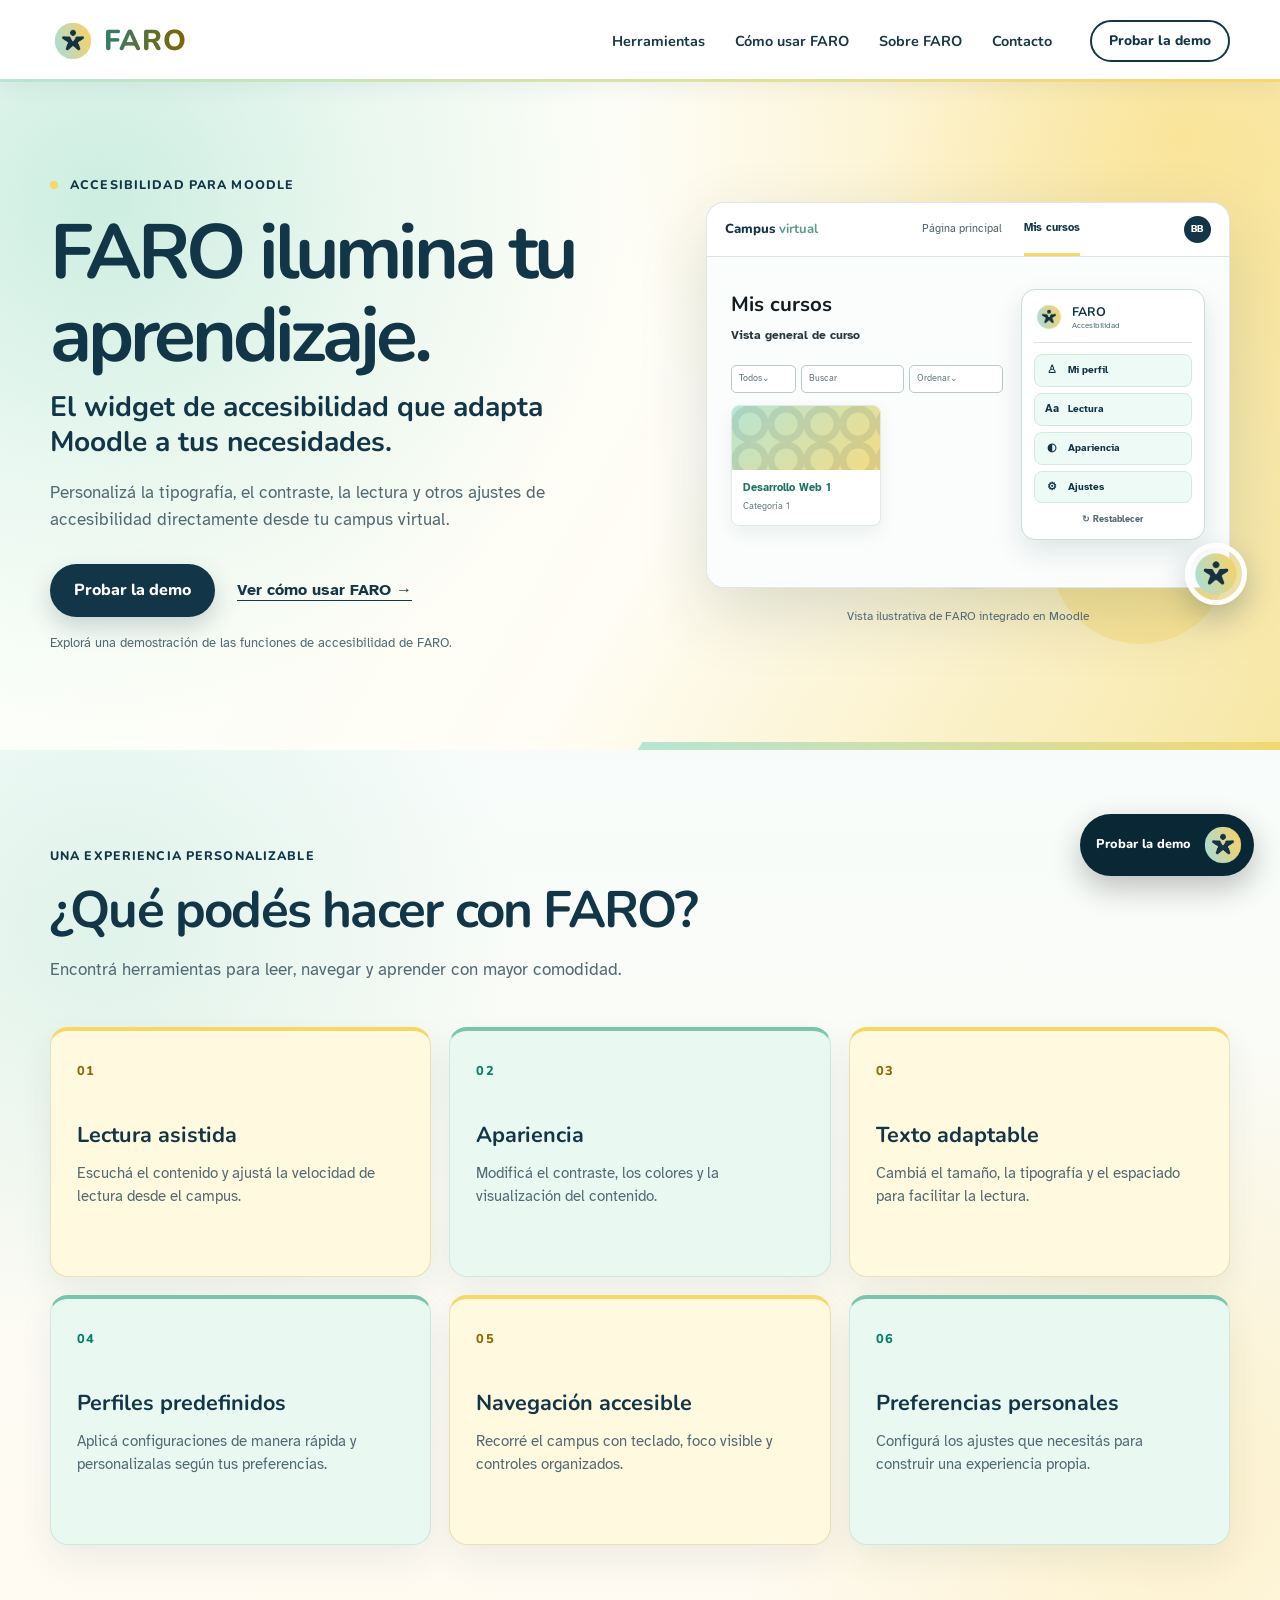
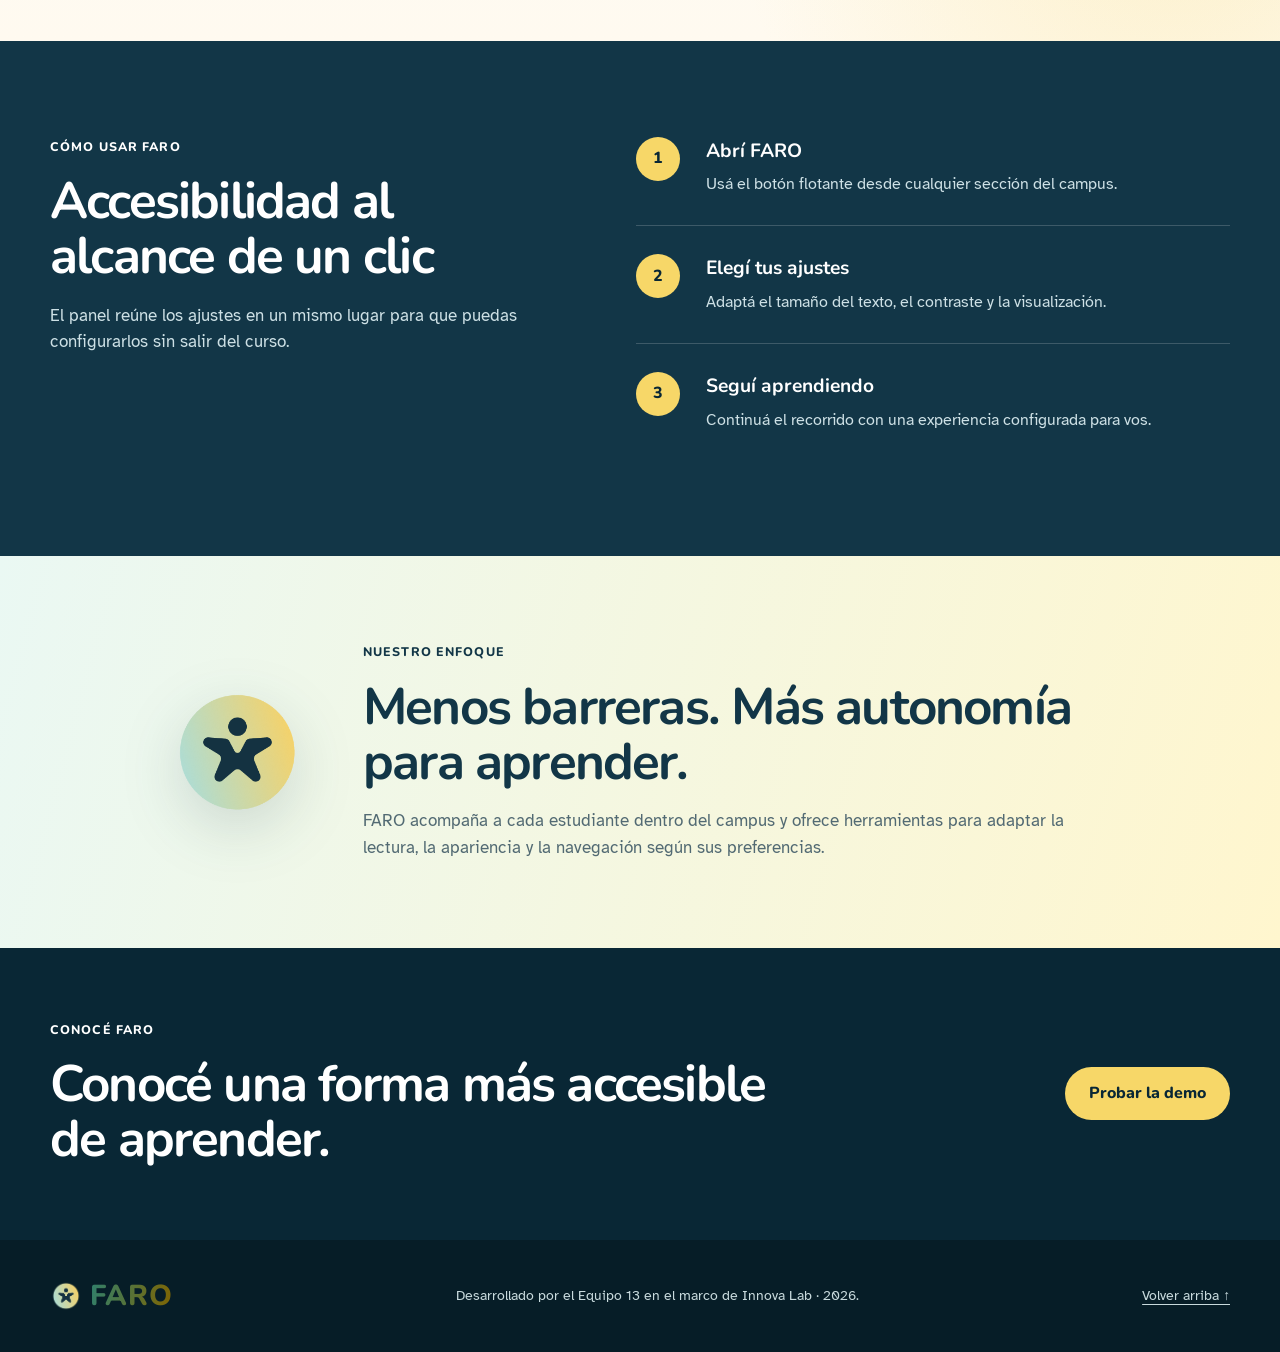
==== index.html @ 3d7b5c77 "Mejora diseño y accesibilidad de la landing FARO" ====
<!DOCTYPE html>
<html lang="es">
<head>
    <meta charset="UTF-8">
    <meta name="viewport" content="width=device-width, initial-scale=1.0">
    <meta name="description" content="FARO es un widget de accesibilidad para personalizar la experiencia de aprendizaje en Moodle.">
    <title>FARO | Accesibilidad para Moodle</title>
    <link rel="icon" type="image/png" href="imagen/faro-icono.png">
    <link rel="preconnect" href="https://fonts.googleapis.com">
    <link rel="preconnect" href="https://fonts.gstatic.com" crossorigin>
    <link href="https://fonts.googleapis.com/css2?family=Atkinson+Hyperlegible:wght@400;700&family=Nunito:wght@500;600;700;800&display=swap" rel="stylesheet">
    <link rel="stylesheet" href="style2.css">
</head>
<body>
    <a class="skip-link" href="#contenido">Saltar al contenido principal</a>

    <!-- Header y navegación -->
    <header class="site-header" id="inicio">
        <div class="shell site-header__inner">
            <a class="faro-wordmark" href="#inicio" aria-label="FARO, volver al inicio">
                <img src="imagen/faro-icono.png" alt="">
                <span>FARO</span>
            </a>

            <button class="menu-toggle" type="button" aria-expanded="false" aria-controls="main-navigation">
                <span class="sr-only">Abrir menú</span>
                <span></span><span></span><span></span>
            </button>

            <nav class="main-navigation" id="main-navigation" aria-label="Navegación principal">
                <a href="#beneficios">Herramientas</a>
                <a href="#como-funciona">Cómo usar FARO</a>
                <a href="#nosotros">Sobre FARO</a>
                <a href="#contacto">Contacto</a>
            </nav>

            <button class="button button--small button--outline js-open-widget" type="button">
                Probar la demo
            </button>
        </div>
    </header>

    <main id="contenido">
        <!-- Hero -->
        <section class="hero" aria-labelledby="hero-title">
            <div class="shell hero__grid">
                <div class="hero__content">
                    <p class="eyebrow"><span></span> Accesibilidad para Moodle</p>
                    <h1 id="hero-title">FARO ilumina tu aprendizaje.</h1>
                    <p class="hero__lead">El widget de accesibilidad que adapta Moodle a tus necesidades.</p>
                    <p class="hero__description">
                        Personalizá la tipografía, el contraste, la lectura y otros ajustes de accesibilidad
                        directamente desde tu campus virtual.
                    </p>
                    <div class="hero__actions">
                        <button class="button button--primary js-open-widget" type="button">Probar la demo</button>
                        <a class="text-link" href="#como-funciona">Ver cómo usar FARO <span aria-hidden="true">→</span></a>
                    </div>
                    <p class="demo-note">Explorá una demostración de las funciones de accesibilidad de FARO.</p>
                </div>

                <div class="hero__visual">
                    <div class="moodle-preview">
                        <div class="moodle-preview__header" aria-hidden="true">
                            <span class="moodle-preview__brand">Campus <b>virtual</b></span>
                            <span>Página principal</span>
                            <span class="is-current">Mis cursos</span>
                            <span class="moodle-preview__avatar">BB</span>
                        </div>

                        <div class="moodle-preview__workspace" aria-hidden="true">
                            <div class="moodle-preview__courses">
                                <strong class="moodle-preview__heading">Mis cursos</strong>
                                <span class="moodle-preview__subheading">Vista general de curso</span>
                                <div class="moodle-preview__filters" aria-hidden="true">
                                    <span>Todos⌄</span><span>Buscar</span><span>Ordenar⌄</span>
                                </div>
                                <div class="moodle-course">
                                    <span class="moodle-course__image"></span>
                                    <span class="moodle-course__name">Desarrollo Web 1</span>
                                    <span class="moodle-course__category">Categoría 1</span>
                                </div>
                            </div>

                            <div class="faro-preview">
                                <div class="faro-preview__header">
                                    <img src="imagen/faro-icono.png" alt="">
                                    <span><strong>FARO</strong>Accesibilidad</span>
                                </div>
                                <span class="faro-preview__option"><b>♙</b> Mi perfil</span>
                                <span class="faro-preview__option"><b>Aa</b> Lectura</span>
                                <span class="faro-preview__option"><b>◐</b> Apariencia</span>
                                <span class="faro-preview__option"><b>⚙</b> Ajustes</span>
                                <span class="faro-preview__reset">↻ Restablecer</span>
                            </div>
                        </div>

                        <button class="moodle-preview__faro js-open-widget" type="button" aria-label="Abrir demo de FARO">
                            <img src="imagen/faro-icono.png" alt="">
                        </button>
                    </div>
                    <p class="moodle-preview__caption">Vista ilustrativa de FARO integrado en Moodle</p>
                    <div class="hero__halo hero__halo--one"></div>
                    <div class="hero__halo hero__halo--two"></div>
                </div>
            </div>
        </section>

        <!-- Herramientas -->
        <section class="benefits" id="beneficios" aria-labelledby="benefits-title">
            <div class="shell">
                <div class="section-heading">
                    <p class="eyebrow">Una experiencia personalizable</p>
                    <h2 id="benefits-title">¿Qué podés hacer con FARO?</h2>
                    <p>Encontrá herramientas para leer, navegar y aprender con mayor comodidad.</p>
                </div>
                <div class="benefit-grid">
                    <article class="benefit-card">
                        <span class="benefit-card__number">01</span>
                        <h3>Lectura asistida</h3>
                        <p>Escuchá el contenido y ajustá la velocidad de lectura desde el campus.</p>
                    </article>
                    <article class="benefit-card">
                        <span class="benefit-card__number">02</span>
                        <h3>Apariencia</h3>
                        <p>Modificá el contraste, los colores y la visualización del contenido.</p>
                    </article>
                    <article class="benefit-card">
                        <span class="benefit-card__number">03</span>
                        <h3>Texto adaptable</h3>
                        <p>Cambiá el tamaño, la tipografía y el espaciado para facilitar la lectura.</p>
                    </article>
                    <article class="benefit-card">
                        <span class="benefit-card__number">04</span>
                        <h3>Perfiles predefinidos</h3>
                        <p>Aplicá configuraciones de manera rápida y personalizalas según tus preferencias.</p>
                    </article>
                    <article class="benefit-card">
                        <span class="benefit-card__number">05</span>
                        <h3>Navegación accesible</h3>
                        <p>Recorré el campus con teclado, foco visible y controles organizados.</p>
                    </article>
                    <article class="benefit-card">
                        <span class="benefit-card__number">06</span>
                        <h3>Preferencias personales</h3>
                        <p>Configurá los ajustes que necesitás para construir una experiencia propia.</p>
                    </article>
                </div>
            </div>
        </section>

        <!-- Cómo usar FARO -->
        <section class="how-it-works" id="como-funciona" aria-labelledby="how-title">
            <div class="shell how-it-works__grid">
                <div>
                    <p class="eyebrow">Cómo usar FARO</p>
                    <h2 id="how-title">Accesibilidad al alcance de un clic</h2>
                    <p class="section-copy">
                        El panel reúne los ajustes en un mismo lugar para que puedas configurarlos
                        sin salir del curso.
                    </p>
                </div>
                <ol class="steps">
                    <li><span>1</span><div><strong>Abrí FARO</strong><p>Usá el botón flotante desde cualquier sección del campus.</p></div></li>
                    <li><span>2</span><div><strong>Elegí tus ajustes</strong><p>Adaptá el tamaño del texto, el contraste y la visualización.</p></div></li>
                    <li><span>3</span><div><strong>Seguí aprendiendo</strong><p>Continuá el recorrido con una experiencia configurada para vos.</p></div></li>
                </ol>
            </div>
        </section>

        <!-- Sobre FARO -->
        <section class="human-first" id="nosotros" aria-labelledby="human-title">
            <div class="shell human-first__inner">
                <img src="imagen/faro-icono.png" alt="" class="human-first__icon">
                <div>
                    <p class="eyebrow">Nuestro enfoque</p>
                    <h2 id="human-title">Menos barreras. Más autonomía para aprender.</h2>
                    <p>FARO acompaña a cada estudiante dentro del campus y ofrece herramientas para adaptar la lectura, la apariencia y la navegación según sus preferencias.</p>
                </div>
            </div>
        </section>

        <!-- Contacto -->
        <section class="contact" id="contacto" aria-labelledby="contact-title">
            <div class="shell contact__inner">
                <div>
                    <p class="eyebrow">Conocé FARO</p>
                    <h2 id="contact-title">Conocé una forma más accesible de aprender.</h2>
                </div>
                <button class="button button--light js-open-widget" type="button">Probar la demo</button>
            </div>
        </section>
    </main>

    <!-- Footer -->
    <footer class="site-footer">
        <div class="shell site-footer__inner">
            <a class="faro-wordmark faro-wordmark--footer" href="#inicio">
                <img src="imagen/faro-icono.png" alt="">
                <span>FARO</span>
            </a>
            <p>Desarrollado por el Equipo 13 en el marco de Innova Lab · 2026.</p>
            <a href="#inicio">Volver arriba ↑</a>
        </div>
    </footer>

    <!-- Panel de demostración -->
    <dialog class="widget-panel" id="widget-panel" aria-labelledby="widget-title">
        <div class="widget-panel__header">
            <div class="widget-panel__brand">
                <img src="imagen/faro-icono.png" alt="">
                <div><h2 id="widget-title">FARO</h2><span>Demo de accesibilidad</span></div>
            </div>
            <button class="icon-button js-close-widget" type="button" aria-label="Cerrar panel">×</button>
        </div>
        <div class="widget-panel__content">
            <p class="widget-panel__intro">Probá algunos ajustes de accesibilidad directamente sobre esta landing.</p>
            <p class="widget-panel__disclaimer">
                Esta demo aplica algunos ajustes sobre la landing. La experiencia completa de FARO funciona integrada en Moodle.
            </p>

            <label class="control-group" for="font-size">
                <span><strong>Tamaño del texto</strong><output id="font-size-value" for="font-size">100%</output></span>
                <input id="font-size" type="range" min="90" max="125" step="5" value="100">
            </label>

            <button class="preference-toggle" type="button" data-preference="contrast" aria-pressed="false">
                <span><strong>Alto contraste</strong><small>Refuerza colores y bordes</small></span>
                <span class="switch" aria-hidden="true"></span>
            </button>
            <button class="preference-toggle" type="button" data-preference="grayscale" aria-pressed="false">
                <span><strong>Escala de grises</strong><small>Reduce la información de color</small></span>
                <span class="switch" aria-hidden="true"></span>
            </button>
            <button class="preference-toggle" type="button" data-preference="readable" aria-pressed="false">
                <span><strong>Lectura más clara</strong><small>Aumenta el espaciado del texto</small></span>
                <span class="switch" aria-hidden="true"></span>
            </button>

            <button class="reset-button" id="reset-preferences" type="button">Restablecer preferencias</button>
            <p class="save-status" id="save-status" role="status" aria-live="polite"></p>
        </div>
    </dialog>

    <!-- Activador flotante de la demo -->
    <button class="floating-faro js-open-widget" type="button" aria-label="Abrir demo de accesibilidad FARO">
        <span>Probar la demo</span>
        <img src="imagen/faro-icono.png" alt="">
    </button>

    <script src="script.js"></script>
</body>
</html>
---- style2.css ----
/* 1. Variables y estilos base */
:root {
    --navy: #123647;
    --navy-deep: #092735;
    --mint: #b7e5d4;
    --mint-light: #eefaf5;
    --yellow: #f7d768;
    --cream: #fffdf7;
    --white: #ffffff;
    --ink: #173744;
    --muted: #526a73;
    --line: #d8e4e3;
    --font-scale: 1;
    --shadow: 0 24px 70px rgba(9, 39, 53, 0.14);
}

* { box-sizing: border-box; }
html { scroll-behavior: smooth; scroll-padding-top: 92px; }
body {
    margin: 0;
    min-width: 320px;
    overflow-x: hidden;
    color: var(--ink);
    background: var(--cream);
    font-family: "Atkinson Hyperlegible", Arial, sans-serif;
    font-size: calc(16px * var(--font-scale));
    line-height: 1.55;
}
body.is-readable { line-height: 1.85; letter-spacing: .035em; word-spacing: .08em; }
body.is-grayscale { filter: grayscale(1); }
body.is-high-contrast {
    --navy: #001d2b;
    --navy-deep: #00131d;
    --mint: #c9ffe9;
    --yellow: #ffe34f;
    --ink: #00131d;
    --muted: #183743;
    --line: #001d2b;
}
button, a, input { font: inherit; }
button, a { -webkit-tap-highlight-color: transparent; }
a { color: inherit; }
img { display: block; max-width: 100%; }
h1, h2, h3, p { margin-top: 0; }
h1, h2, h3 {
    font-family: "Nunito", "Atkinson Hyperlegible", sans-serif;
    line-height: 1.08;
}
button { color: inherit; }
:focus-visible { outline: 3px solid var(--yellow); outline-offset: 4px; }
.shell { width: min(1180px, calc(100% - 40px)); margin-inline: auto; }
.sr-only {
    position: absolute; width: 1px; height: 1px; padding: 0; margin: -1px;
    overflow: hidden; clip: rect(0, 0, 0, 0); white-space: nowrap; border: 0;
}
.skip-link {
    position: fixed; z-index: 1000; top: 10px; left: 10px; padding: 10px 16px;
    color: var(--white); background: var(--navy-deep); border-radius: 8px;
    transform: translateY(-150%); transition: transform .2s;
}
.skip-link:focus { transform: translateY(0); }

/* 2. Header y navegación */
.site-header {
    position: sticky; z-index: 100; top: 0;
    background: rgba(255,255,255,.98); box-shadow: 0 6px 22px rgba(18,54,71,.06);
}
.site-header::after {
    content: ""; position: absolute; right: 0; bottom: 0; left: 0; height: 3px;
    background: linear-gradient(90deg, var(--mint) 0%, #dce3a3 52%, var(--yellow) 100%);
}
.site-header__inner { min-height: 82px; display: flex; align-items: center; gap: 38px; }
.faro-wordmark {
    display: inline-flex; flex-shrink: 0; align-items: center; gap: 8px; text-decoration: none;
    font-family: "Nunito", sans-serif; font-size: 1.8rem; font-weight: 800; letter-spacing: .03em;
}
.faro-wordmark img { width: 46px; height: 46px; }
.faro-wordmark span {
    color: transparent; background: linear-gradient(100deg, #2f806d, #806400);
    -webkit-background-clip: text; background-clip: text;
}
.main-navigation { display: flex; align-items: center; justify-content: center; gap: 30px; margin-left: auto; }
.main-navigation a {
    position: relative; font-family: "Nunito", sans-serif; font-size: .9rem; font-weight: 700; text-decoration: none;
}
.main-navigation a::after {
    content: ""; position: absolute; right: 0; bottom: -8px; left: 0; height: 2px;
    background: var(--yellow); transform: scaleX(0); transform-origin: left; transition: transform .2s;
}
.main-navigation a:hover::after, .main-navigation a:focus-visible::after { transform: scaleX(1); }
.menu-toggle { display: none; margin-left: auto; padding: 8px; border: 0; background: transparent; cursor: pointer; }
.menu-toggle span:not(.sr-only) { display: block; width: 24px; height: 2px; margin: 5px; background: var(--navy); }

/* 3. Botones */
.button {
    min-height: 48px; display: inline-flex; align-items: center; justify-content: center; padding: 12px 22px;
    border: 2px solid transparent; border-radius: 999px; font-family: "Nunito", sans-serif;
    font-weight: 800; text-decoration: none; cursor: pointer; transition: transform .2s, box-shadow .2s, background .2s;
}
.button:hover { transform: translateY(-2px); }
.button--small { min-height: 40px; padding: 8px 17px; font-size: .86rem; }
.button--outline { color: var(--navy); background: var(--white); border-color: var(--navy); }
.button--outline:hover { color: var(--white); background: var(--navy); }
.button--primary { color: var(--white); background: var(--navy); box-shadow: 0 10px 24px rgba(18,54,71,.2); }
.button--primary:hover { background: var(--navy-deep); box-shadow: 0 14px 30px rgba(18,54,71,.26); }
.button--light { color: var(--navy-deep); background: var(--yellow); }

/* 4. Hero */
.hero {
    position: relative; overflow: hidden; padding: 92px 0 96px;
    background:
        radial-gradient(circle at 8% 18%, rgba(183,229,212,.68) 0, rgba(183,229,212,.28) 20%, transparent 40%),
        radial-gradient(circle at 92% 8%, rgba(247,215,104,.55) 0, rgba(247,215,104,.20) 24%, transparent 42%),
        linear-gradient(120deg, #f9fffc 0%, #fffdf5 55%, #f7e7a4 100%);
}
.hero::before {
    content: ""; position: absolute; inset: auto -5% 0 50%; height: 8px;
    background: linear-gradient(90deg, var(--mint), var(--yellow)); transform: skewX(-32deg);
}
.hero__grid { display: grid; grid-template-columns: 1.05fr .95fr; align-items: center; gap: 76px; }
.hero__content { position: relative; z-index: 2; }
.eyebrow {
    margin-bottom: 18px; color: var(--navy); font-family: "Nunito", sans-serif; font-size: .78rem;
    font-weight: 800; letter-spacing: .09em; text-transform: uppercase;
}
.eyebrow span { display: inline-block; width: 8px; height: 8px; margin-right: 8px; border-radius: 50%; background: var(--yellow); }
.hero h1 { max-width: 700px; margin-bottom: 12px; color: var(--navy); font-size: clamp(3rem, 6vw, 5.7rem); letter-spacing: -.055em; }
.hero__lead { max-width: 650px; margin-bottom: 20px; color: var(--navy); font-family: "Nunito", sans-serif; font-size: clamp(1.35rem, 2.2vw, 2rem); font-weight: 700; line-height: 1.25; }
.hero__description { max-width: 590px; margin-bottom: 30px; color: var(--muted); font-size: 1.08rem; }
.hero__actions { display: flex; align-items: center; flex-wrap: wrap; gap: 22px; }
.text-link { font-weight: 700; text-underline-offset: 5px; }
.demo-note { margin: 16px 0 0; color: var(--muted); font-size: .82rem; }

.hero__visual { position: relative; min-height: 480px; display: flex; flex-direction: column; align-items: center; justify-content: center; }
/* 5. Vista previa de Moodle */
.moodle-preview {
    position: relative; z-index: 3; width: min(100%, 580px); overflow: visible;
    border: 1px solid rgba(18,54,71,.13); border-radius: 18px; background: var(--white); box-shadow: var(--shadow);
}
.moodle-preview__header {
    min-height: 54px; display: flex; align-items: center; gap: 22px; padding: 0 18px;
    color: #4d6068; border-bottom: 1px solid var(--line); font-size: .68rem;
}
.moodle-preview__brand {
    margin-right: auto; color: var(--navy); font-family: "Nunito", sans-serif; font-size: .82rem; font-weight: 800;
}
.moodle-preview__brand b { color: #579d8a; }
.moodle-preview__header .is-current {
    align-self: stretch; display: flex; align-items: center; color: var(--navy); border-bottom: 3px solid var(--yellow); font-weight: 700;
}
.moodle-preview__avatar {
    width: 27px; height: 27px; display: grid; place-items: center; margin-left: auto;
    color: var(--white); background: var(--navy); border-radius: 50%; font-size: .62rem; font-weight: 700;
}
.moodle-preview__workspace {
    min-height: 330px; display: grid; grid-template-columns: minmax(0, 1fr) 184px; gap: 18px;
    padding: 32px 24px 24px; background: #fbfdfc; border-radius: 0 0 18px 18px;
}
.moodle-preview__courses { min-width: 0; display: flex; flex-direction: column; align-items: flex-start; }
.moodle-preview__heading { color: #151c20; font-family: "Nunito", sans-serif; font-size: 1.28rem; }
.moodle-preview__subheading { margin-top: 5px; color: #2a383e; font-size: .76rem; font-weight: 700; }
.moodle-preview__filters { width: 100%; display: grid; grid-template-columns: .7fr 1.1fr 1fr; gap: 5px; margin: 20px 0 12px; }
.moodle-preview__filters span {
    min-width: 0; overflow: hidden; padding: 6px 7px; color: #647980; border: 1px solid #b9c8cb;
    border-radius: 5px; background: var(--white); font-size: .56rem; white-space: nowrap;
}
.moodle-course { width: 150px; overflow: hidden; border: 1px solid #e1e8e7; border-radius: 8px; background: var(--white); box-shadow: 0 7px 17px rgba(18,54,71,.07); }
.moodle-course__image {
    height: 64px; display: block; background:
        radial-gradient(circle at 18px 18px, transparent 11px, rgba(18,54,71,.10) 12px, rgba(18,54,71,.10) 18px, transparent 19px),
        linear-gradient(135deg, var(--mint), #f5dc83);
    background-size: 36px 36px, auto;
}
.moodle-course__name, .moodle-course__category { display: block; padding: 0 11px; }
.moodle-course__name { margin-top: 10px; color: #1d7462; font-size: .68rem; font-weight: 700; }
.moodle-course__category { margin: 3px 0 11px; color: #647980; font-size: .58rem; }
.faro-preview {
    align-self: start; padding: 12px; border: 1px solid #c8ddd8; border-radius: 14px;
    background: var(--white); box-shadow: 0 12px 28px rgba(18,54,71,.12);
}
.faro-preview__header { display: flex; align-items: center; gap: 8px; margin-bottom: 11px; padding-bottom: 10px; border-bottom: 1px solid var(--line); }
.faro-preview__header img { width: 30px; height: 30px; }
.faro-preview__header span, .faro-preview__header strong { display: block; }
.faro-preview__header strong { color: var(--navy); font-family: "Nunito", sans-serif; font-size: .78rem; }
.faro-preview__header span { color: var(--muted); font-size: .5rem; line-height: 1.25; }
.faro-preview__option {
    display: flex; align-items: center; gap: 7px; margin: 6px 0; padding: 7px 8px;
    color: var(--navy); border: 1px solid #d4e8e2; border-radius: 8px; background: var(--mint-light); font-size: .6rem; font-weight: 700;
}
.faro-preview__option b { width: 18px; text-align: center; font-size: .68rem; }
.faro-preview__reset { display: block; margin-top: 10px; color: var(--muted); text-align: center; font-size: .55rem; font-weight: 700; }
.moodle-preview__faro {
    position: absolute; right: -18px; bottom: -18px; width: 62px; height: 62px; padding: 0;
    border: 5px solid var(--white); border-radius: 50%; background: transparent;
    box-shadow: 0 12px 28px rgba(18,54,71,.23); cursor: pointer;
}
.moodle-preview__caption { position: relative; z-index: 3; margin: 20px 0 0; color: var(--muted); font-size: .72rem; }
.hero__halo { position: absolute; border-radius: 50%; }
.hero__halo--one { width: 350px; height: 350px; background: rgba(183,229,212,.55); }
.hero__halo--two { right: 0; bottom: 10px; width: 180px; height: 180px; background: rgba(247,215,104,.4); }

/* 6. Herramientas */
.benefits {
    padding: 96px 0;
    background:
        radial-gradient(circle at 8% 20%, rgba(183,229,212,.38), transparent 30%),
        radial-gradient(circle at 92% 82%, rgba(247,215,104,.28), transparent 32%),
        linear-gradient(180deg, #f7fcfa 0%, #fffaf0 100%);
}
.section-heading { max-width: 700px; margin-bottom: 44px; }
.section-heading h2, .how-it-works h2, .human-first h2, .contact h2 { margin-bottom: 18px; color: var(--navy); font-size: clamp(2rem, 4vw, 3.4rem); letter-spacing: -.035em; }
.section-heading > p:last-child, .section-copy { max-width: 650px; color: var(--muted); font-size: 1.05rem; }
.benefit-grid { display: grid; grid-template-columns: repeat(3, 1fr); gap: 18px; }
.benefit-card {
    min-height: 250px; padding: 27px 26px 30px; border: 1px solid #eadfb8; border-top: 4px solid var(--yellow);
    border-radius: 18px; background: #fff9df; box-shadow: 0 14px 34px rgba(18,54,71,.07);
}
.benefit-card:nth-child(even) { border-color: #cfe7df; border-top-color: #78c6ad; background: #eaf8f2; }
.benefit-card__number { color: #916900; font-family: "Nunito", sans-serif; font-size: .8rem; font-weight: 800; letter-spacing: .1em; }
.benefit-card:nth-child(even) .benefit-card__number { color: #087f68; }
.benefit-card h3 { margin: 42px 0 14px; color: var(--navy); font-size: 1.35rem; }
.benefit-card p { margin-bottom: 0; color: var(--muted); font-size: .94rem; }

/* 7. Cómo usar FARO */
.how-it-works { padding: 96px 0; color: var(--white); background: var(--navy); }
.how-it-works .eyebrow, .how-it-works h2 { color: var(--white); }
.how-it-works .section-copy { color: #cde0e5; }
.how-it-works__grid { display: grid; grid-template-columns: .9fr 1.1fr; gap: 100px; }
.steps { margin: 0; padding: 0; list-style: none; }
.steps li { display: grid; grid-template-columns: 52px 1fr; gap: 18px; padding: 0 0 28px; }
.steps li + li { padding-top: 28px; border-top: 1px solid rgba(255,255,255,.18); }
.steps > li > span {
    width: 44px; height: 44px; display: grid; place-items: center; color: var(--navy-deep);
    background: var(--yellow); border-radius: 50%; font-family: "Nunito", sans-serif; font-weight: 800;
}
.steps strong { display: block; margin-bottom: 6px; font-family: "Nunito", sans-serif; font-size: 1.2rem; }
.steps p { margin: 0; color: #cde0e5; }

/* 8. Sobre FARO y contacto */
.human-first { padding: 86px 0; background: linear-gradient(105deg, #eaf8f3, #fff6ce); }
.human-first__inner { display: grid; grid-template-columns: 150px 1fr; align-items: center; gap: 48px; max-width: 950px; }
.human-first__icon { width: 145px; filter: drop-shadow(0 18px 30px rgba(18,54,71,.16)); }
.human-first p:last-child { max-width: 720px; margin-bottom: 0; color: var(--muted); font-size: 1.08rem; }
.contact { padding: 72px 0; color: var(--white); background: var(--navy-deep); }
.contact__inner { display: flex; align-items: center; justify-content: space-between; gap: 50px; }
.contact .eyebrow, .contact h2 { color: var(--white); }
.contact h2 { max-width: 760px; margin-bottom: 0; }

/* 9. Footer */
.site-footer { padding: 34px 0; background: #061d27; color: #c8dadd; }
.site-footer__inner { display: flex; align-items: center; justify-content: space-between; gap: 28px; font-size: .86rem; }
.site-footer p { margin: 0; }
.site-footer a { text-underline-offset: 4px; }
.faro-wordmark--footer { color: var(--white); }
.faro-wordmark--footer img { width: 32px; height: 32px; }

/* 10. Botón flotante */
.floating-faro {
    position: fixed; z-index: 90; right: 26px; bottom: 24px; display: flex; align-items: center; gap: 9px;
    padding: 8px 8px 8px 16px; color: var(--white); border: 0; border-radius: 999px;
    background: var(--navy-deep); box-shadow: 0 12px 30px rgba(0,0,0,.24); cursor: pointer;
}
.floating-faro span { font-family: "Nunito", sans-serif; font-size: .8rem; font-weight: 800; }
.floating-faro img { width: 46px; height: 46px; }

/* 11. Panel de demostración */
.widget-panel {
    width: min(420px, calc(100% - 28px)); max-height: min(720px, calc(100vh - 40px)); margin: auto 20px 20px auto;
    padding: 0; overflow: hidden; color: var(--ink); border: 0; border-radius: 22px; background: var(--white); box-shadow: 0 28px 90px rgba(0,0,0,.28);
}
.widget-panel::backdrop { background: rgba(5,27,36,.5); }
.widget-panel[open] { display: flex; flex-direction: column; animation: panel-in .22s ease-out; }
@keyframes panel-in { from { opacity: 0; transform: translateY(18px); } }
.widget-panel__header { flex: 0 0 auto; display: flex; align-items: center; justify-content: space-between; padding: 18px 20px; color: var(--white); background: var(--navy); }
.widget-panel__brand { display: flex; align-items: center; gap: 11px; }
.widget-panel__brand img { width: 42px; height: 42px; }
.widget-panel__brand h2, .widget-panel__brand span { display: block; }
.widget-panel__brand h2 { margin: 0; color: var(--white); font-family: "Nunito", sans-serif; font-size: 1.15rem; }
.widget-panel__brand span { color: #cde0e5; font-size: .76rem; }
.icon-button { width: 40px; height: 40px; padding: 0; color: var(--white); border: 1px solid rgba(255,255,255,.45); border-radius: 50%; background: transparent; font-size: 1.6rem; line-height: 1; cursor: pointer; }
.widget-panel__content { min-height: 0; padding: 24px 22px 22px; overflow-y: auto; }
.widget-panel__intro { margin-bottom: 8px; color: var(--muted); font-size: .92rem; }
.widget-panel__disclaimer {
    margin-bottom: 10px; padding: 10px 12px; color: var(--navy); border-left: 3px solid var(--yellow);
    border-radius: 0 7px 7px 0; background: var(--mint-light); font-size: .78rem;
}
.control-group { display: block; padding: 16px 0 20px; border-bottom: 1px solid var(--line); }
.control-group > span { display: flex; justify-content: space-between; margin-bottom: 14px; }
.control-group output { color: var(--navy); font-weight: 700; }
.control-group input { width: 100%; accent-color: var(--navy); }
.preference-toggle { width: 100%; display: flex; align-items: center; justify-content: space-between; gap: 20px; padding: 16px 0; text-align: left; border: 0; border-bottom: 1px solid var(--line); background: transparent; cursor: pointer; }
.preference-toggle strong, .preference-toggle small { display: block; }
.preference-toggle small { margin-top: 2px; color: var(--muted); }
.switch { position: relative; flex: 0 0 46px; width: 46px; height: 26px; border-radius: 99px; background: #bdcbce; transition: background .2s; }
.switch::after { content: ""; position: absolute; top: 3px; left: 3px; width: 20px; height: 20px; border-radius: 50%; background: var(--white); transition: transform .2s; }
.preference-toggle[aria-pressed="true"] .switch { background: var(--navy); }
.preference-toggle[aria-pressed="true"] .switch::after { transform: translateX(20px); }
.reset-button { width: 100%; margin-top: 18px; padding: 10px; color: var(--navy); border: 1px solid var(--navy); border-radius: 9px; background: var(--white); font-weight: 700; cursor: pointer; }
.save-status { min-height: 1.4em; margin: 8px 0 0; color: #397c69; text-align: center; font-size: .8rem; }

/* 12. Responsive */
@media (max-width: 980px) {
    .site-header__inner { gap: 20px; }
    .main-navigation { gap: 18px; }
    .hero__grid { gap: 38px; }
    .benefit-grid { grid-template-columns: repeat(2, 1fr); }
    .how-it-works__grid { gap: 55px; }
}

@media (max-width: 800px) {
    .site-header__inner { min-height: 74px; flex-wrap: wrap; }
    .menu-toggle { display: block; }
    .site-header .button--small { display: none; }
    .main-navigation {
        width: 100%; max-height: 0; flex-basis: 100%; flex-direction: column; align-items: stretch;
        gap: 0; margin: 0; overflow: hidden; visibility: hidden; pointer-events: none;
        transition: max-height .25s ease, visibility 0s linear .25s;
    }
    .main-navigation.is-open {
        max-height: 290px; padding-bottom: 14px; visibility: visible; pointer-events: auto;
        transition: max-height .25s ease;
    }
    .main-navigation a { padding: 12px 4px; border-top: 1px solid var(--line); }
    .main-navigation a::after { display: none; }
    .hero { padding: 62px 0 76px; }
    .hero__grid, .how-it-works__grid { grid-template-columns: 1fr; }
    .hero__visual { min-height: 450px; }
    .how-it-works__grid { gap: 38px; }
    .human-first__inner { grid-template-columns: 110px 1fr; gap: 30px; }
    .human-first__icon { width: 105px; }
    .contact__inner { align-items: flex-start; flex-direction: column; }
    .site-footer__inner { align-items: flex-start; flex-direction: column; }
}

@media (max-width: 560px) {
    .shell { width: min(100% - 28px, 1180px); }
    .site-header__inner { min-height: 70px; }
    .faro-wordmark { font-size: 1.45rem; }
    .faro-wordmark img { width: 40px; height: 40px; }
    .hero { padding-top: 48px; }
    .hero h1 { font-size: clamp(2.65rem, 14vw, 4rem); overflow-wrap: anywhere; }
    .hero__lead { font-size: 1.28rem; }
    .hero__actions { align-items: flex-start; flex-direction: column; }
    .hero__visual { min-height: 380px; }
    .moodle-preview__header { min-height: 46px; gap: 10px; padding: 0 11px; font-size: .52rem; }
    .moodle-preview__brand { font-size: .64rem; }
    .moodle-preview__workspace { min-height: 275px; grid-template-columns: minmax(0, 1fr) 124px; gap: 9px; padding: 22px 13px 18px; }
    .moodle-preview__heading { font-size: 1rem; }
    .moodle-preview__subheading { font-size: .6rem; }
    .moodle-preview__filters { grid-template-columns: .8fr 1.2fr; margin-top: 14px; }
    .moodle-preview__filters span:last-child { display: none; }
    .moodle-course { width: 125px; }
    .moodle-course__image { height: 52px; }
    .faro-preview { padding: 8px; border-radius: 10px; }
    .faro-preview__header { gap: 5px; margin-bottom: 7px; padding-bottom: 7px; }
    .faro-preview__header img { width: 24px; height: 24px; }
    .faro-preview__header strong { font-size: .62rem; }
    .faro-preview__option { gap: 3px; margin: 4px 0; padding: 5px 4px; font-size: .49rem; }
    .faro-preview__option b { width: 14px; font-size: .55rem; }
    .moodle-preview__faro { right: 8px; bottom: -20px; width: 54px; height: 54px; }
    .benefits, .how-it-works { padding: 72px 0; }
    .benefit-grid { grid-template-columns: 1fr; }
    .benefit-card { min-height: 0; }
    .benefit-card h3 { margin-top: 28px; }
    .human-first { padding: 66px 0; }
    .human-first__inner { grid-template-columns: 1fr; }
    .human-first__icon { width: 90px; }
    .contact { padding: 60px 0; }
    .floating-faro { right: 14px; bottom: 14px; }
    .floating-faro span { display: none; }
    .floating-faro { padding: 7px; }
    .widget-panel { width: calc(100% - 16px); max-height: calc(100vh - 16px); margin: auto 8px 8px; }
}

@media (prefers-reduced-motion: reduce) {
    *, *::before, *::after { scroll-behavior: auto !important; animation-duration: .01ms !important; transition-duration: .01ms !important; }
}
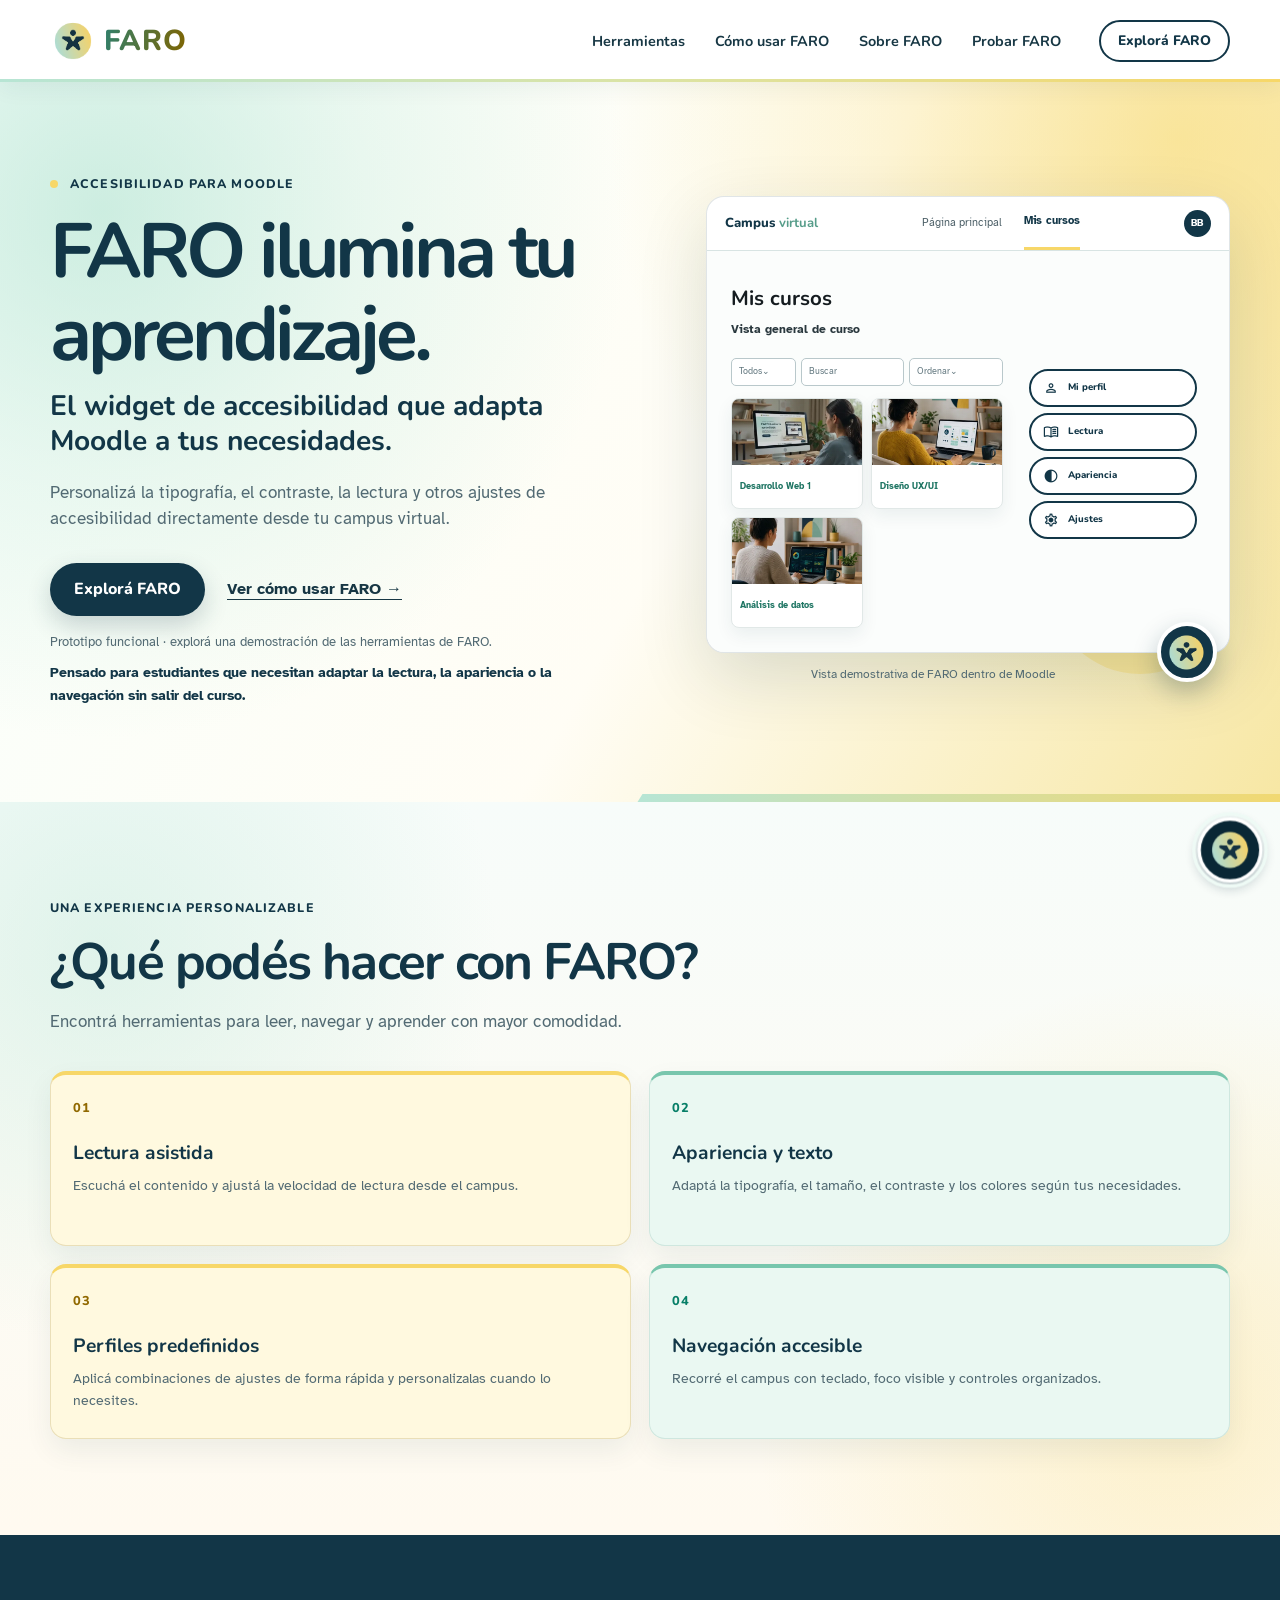
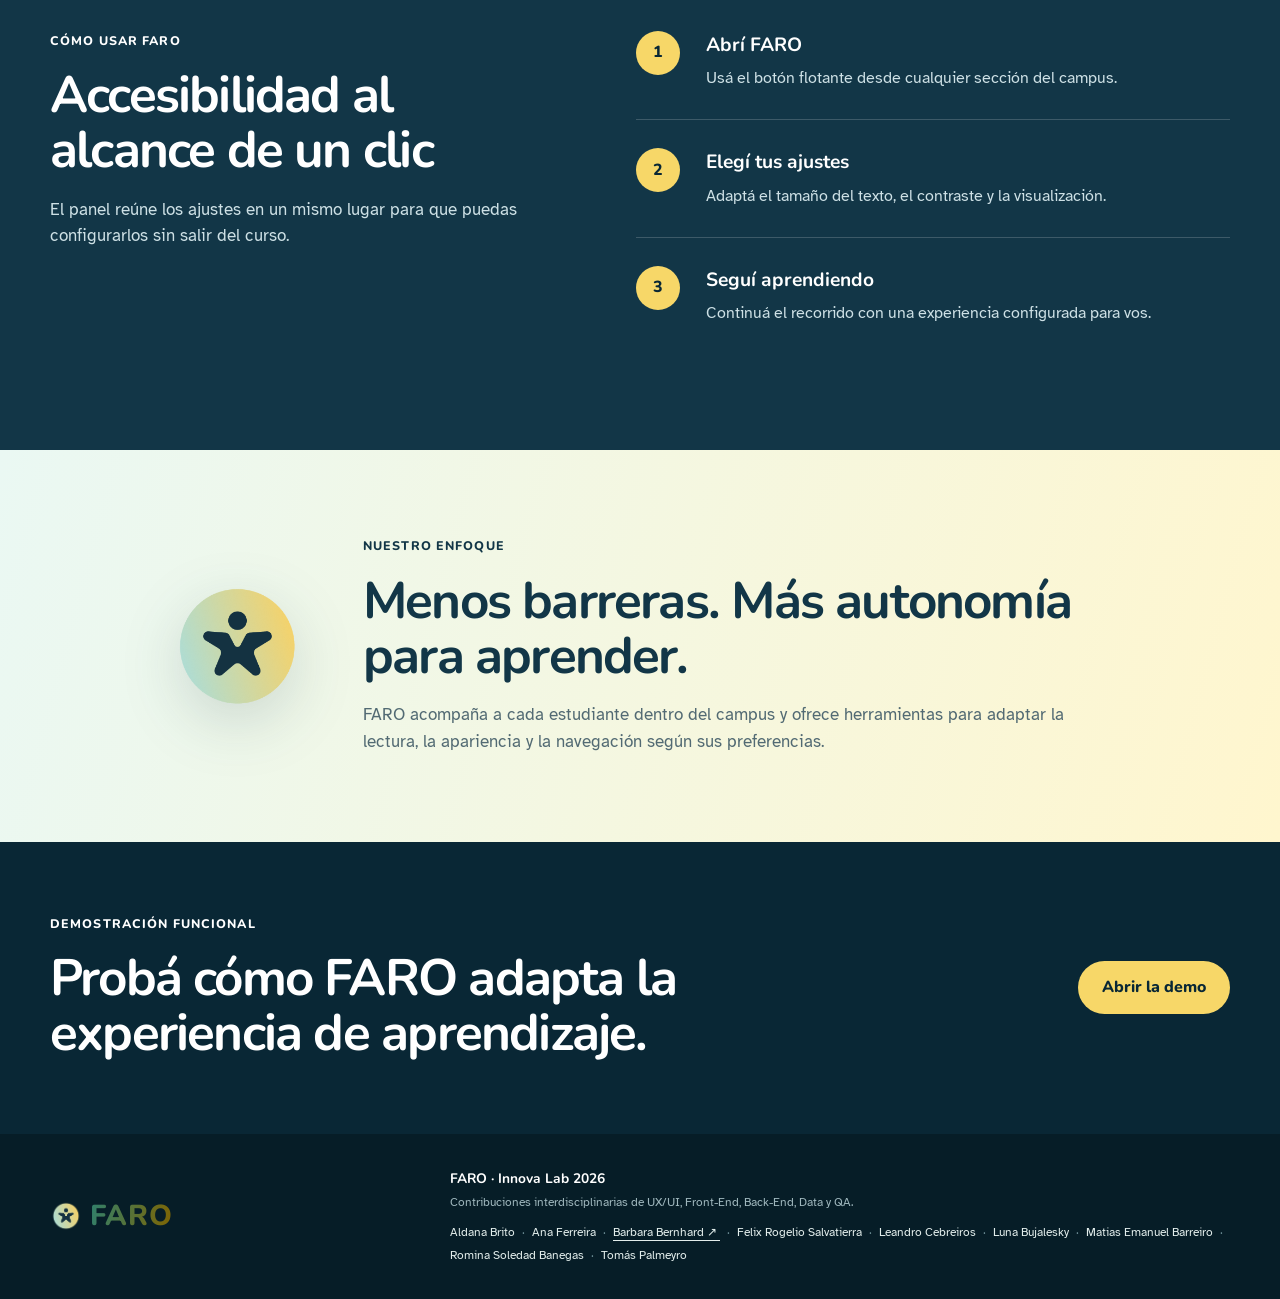
==== commit f7c50f15: "feat: incorpora landing y demo funcional de FARO" ====
--- a/index.html
+++ b/index.html
@@ -4,12 +4,31 @@
     <meta charset="UTF-8">
     <meta name="viewport" content="width=device-width, initial-scale=1.0">
     <meta name="description" content="FARO es un widget de accesibilidad para personalizar la experiencia de aprendizaje en Moodle.">
+    <meta name="theme-color" content="#123647">
     <title>FARO | Accesibilidad para Moodle</title>
+    <link rel="canonical" href="https://home-faroinnovalab.netlify.app/">
     <link rel="icon" type="image/png" href="imagen/faro-icono.png">
+    <meta property="og:locale" content="es_AR">
+    <meta property="og:type" content="website">
+    <meta property="og:site_name" content="FARO">
+    <meta property="og:title" content="FARO | Accesibilidad para Moodle">
+    <meta property="og:description" content="Personalizá la lectura, la apariencia y la navegación directamente desde tu campus virtual.">
+    <meta property="og:url" content="https://home-faroinnovalab.netlify.app/">
+    <meta property="og:image" content="https://home-faroinnovalab.netlify.app/imagen/faro-social.webp">
+    <meta property="og:image:width" content="1200">
+    <meta property="og:image:height" content="630">
+    <meta property="og:image:alt" content="FARO, widget de accesibilidad para Moodle">
+    <meta name="twitter:card" content="summary_large_image">
+    <meta name="twitter:title" content="FARO | Accesibilidad para Moodle">
+    <meta name="twitter:description" content="Personalizá la lectura, la apariencia y la navegación directamente desde tu campus virtual.">
+    <meta name="twitter:image" content="https://home-faroinnovalab.netlify.app/imagen/faro-social.webp">
     <link rel="preconnect" href="https://fonts.googleapis.com">
     <link rel="preconnect" href="https://fonts.gstatic.com" crossorigin>
     <link href="https://fonts.googleapis.com/css2?family=Atkinson+Hyperlegible:wght@400;700&family=Nunito:wght@500;600;700;800&display=swap" rel="stylesheet">
+    <link href="https://fonts.googleapis.com/css2?family=Material+Symbols+Outlined:opsz,wght,FILL,GRAD@24,400,0,0" rel="stylesheet">
     <link rel="stylesheet" href="style2.css">
+    <link rel="stylesheet" href="faro-widget.css">
+    <link rel="stylesheet" href="faro-demo.css">
 </head>
 <body>
     <a class="skip-link" href="#contenido">Saltar al contenido principal</a>
@@ -31,11 +50,11 @@
                 <a href="#beneficios">Herramientas</a>
                 <a href="#como-funciona">Cómo usar FARO</a>
                 <a href="#nosotros">Sobre FARO</a>
-                <a href="#contacto">Contacto</a>
+                <a href="#probar-faro">Probar FARO</a>
             </nav>
 
             <button class="button button--small button--outline js-open-widget" type="button">
-                Probar la demo
+                Explorá FARO
             </button>
         </div>
     </header>
@@ -53,10 +72,11 @@
                         directamente desde tu campus virtual.
                     </p>
                     <div class="hero__actions">
-                        <button class="button button--primary js-open-widget" type="button">Probar la demo</button>
+                        <button class="button button--primary js-open-widget" type="button">Explorá FARO</button>
                         <a class="text-link" href="#como-funciona">Ver cómo usar FARO <span aria-hidden="true">→</span></a>
                     </div>
-                    <p class="demo-note">Explorá una demostración de las funciones de accesibilidad de FARO.</p>
+                    <p class="demo-note">Prototipo funcional · explorá una demostración de las herramientas de FARO.</p>
+                    <p class="hero__audience">Pensado para estudiantes que necesitan adaptar la lectura, la apariencia o la navegación sin salir del curso.</p>
                 </div>
 
                 <div class="hero__visual">
@@ -75,31 +95,36 @@
                                 <div class="moodle-preview__filters" aria-hidden="true">
                                     <span>Todos⌄</span><span>Buscar</span><span>Ordenar⌄</span>
                                 </div>
-                                <div class="moodle-course">
-                                    <span class="moodle-course__image"></span>
-                                    <span class="moodle-course__name">Desarrollo Web 1</span>
-                                    <span class="moodle-course__category">Categoría 1</span>
+                                <div class="moodle-course-grid">
+                                    <article class="moodle-course moodle-course--web">
+                                        <span class="moodle-course__image"></span>
+                                        <span class="moodle-course__name">Desarrollo Web 1</span>
+                                    </article>
+                                    <article class="moodle-course moodle-course--ux">
+                                        <span class="moodle-course__image"></span>
+                                        <span class="moodle-course__name">Diseño UX/UI</span>
+                                    </article>
+                                    <article class="moodle-course moodle-course--data">
+                                        <span class="moodle-course__image"></span>
+                                        <span class="moodle-course__name">Análisis de datos</span>
+                                    </article>
                                 </div>
                             </div>
 
                             <div class="faro-preview">
-                                <div class="faro-preview__header">
-                                    <img src="imagen/faro-icono.png" alt="">
-                                    <span><strong>FARO</strong>Accesibilidad</span>
-                                </div>
-                                <span class="faro-preview__option"><b>♙</b> Mi perfil</span>
-                                <span class="faro-preview__option"><b>Aa</b> Lectura</span>
-                                <span class="faro-preview__option"><b>◐</b> Apariencia</span>
-                                <span class="faro-preview__option"><b>⚙</b> Ajustes</span>
-                                <span class="faro-preview__reset">↻ Restablecer</span>
+                                <span class="faro-preview__option"><span class="faro-preview__icon material-symbols-outlined" aria-hidden="true">person</span>Mi perfil</span>
+                                <span class="faro-preview__option"><span class="faro-preview__icon material-symbols-outlined" aria-hidden="true">menu_book</span>Lectura</span>
+                                <span class="faro-preview__option"><span class="faro-preview__icon material-symbols-outlined" aria-hidden="true">contrast</span>Apariencia</span>
+                                <span class="faro-preview__option"><span class="faro-preview__icon material-symbols-outlined" aria-hidden="true">settings</span>Ajustes</span>
                             </div>
                         </div>
-
-                        <button class="moodle-preview__faro js-open-widget" type="button" aria-label="Abrir demo de FARO">
-                            <img src="imagen/faro-icono.png" alt="">
-                        </button>
+                        <div class="moodle-preview__trigger-row">
+                            <span class="moodle-preview__trigger-visual" aria-hidden="true">
+                                <img src="imagen/faro-icono.png" alt="">
+                            </span>
+                        </div>
                     </div>
-                    <p class="moodle-preview__caption">Vista ilustrativa de FARO integrado en Moodle</p>
+                    <p class="moodle-preview__caption">Vista demostrativa de FARO dentro de Moodle</p>
                     <div class="hero__halo hero__halo--one"></div>
                     <div class="hero__halo hero__halo--two"></div>
                 </div>
@@ -122,28 +147,18 @@
                     </article>
                     <article class="benefit-card">
                         <span class="benefit-card__number">02</span>
-                        <h3>Apariencia</h3>
-                        <p>Modificá el contraste, los colores y la visualización del contenido.</p>
+                        <h3>Apariencia y texto</h3>
+                        <p>Adaptá la tipografía, el tamaño, el contraste y los colores según tus necesidades.</p>
                     </article>
                     <article class="benefit-card">
                         <span class="benefit-card__number">03</span>
-                        <h3>Texto adaptable</h3>
-                        <p>Cambiá el tamaño, la tipografía y el espaciado para facilitar la lectura.</p>
+                        <h3>Perfiles predefinidos</h3>
+                        <p>Aplicá combinaciones de ajustes de forma rápida y personalizalas cuando lo necesites.</p>
                     </article>
                     <article class="benefit-card">
                         <span class="benefit-card__number">04</span>
-                        <h3>Perfiles predefinidos</h3>
-                        <p>Aplicá configuraciones de manera rápida y personalizalas según tus preferencias.</p>
-                    </article>
-                    <article class="benefit-card">
-                        <span class="benefit-card__number">05</span>
                         <h3>Navegación accesible</h3>
                         <p>Recorré el campus con teclado, foco visible y controles organizados.</p>
-                    </article>
-                    <article class="benefit-card">
-                        <span class="benefit-card__number">06</span>
-                        <h3>Preferencias personales</h3>
-                        <p>Configurá los ajustes que necesitás para construir una experiencia propia.</p>
                     </article>
                 </div>
             </div>
@@ -180,14 +195,14 @@
             </div>
         </section>
 
-        <!-- Contacto -->
-        <section class="contact" id="contacto" aria-labelledby="contact-title">
+        <!-- Probar FARO -->
+        <section class="contact" id="probar-faro" aria-labelledby="contact-title">
             <div class="shell contact__inner">
                 <div>
-                    <p class="eyebrow">Conocé FARO</p>
-                    <h2 id="contact-title">Conocé una forma más accesible de aprender.</h2>
-                </div>
-                <button class="button button--light js-open-widget" type="button">Probar la demo</button>
+                    <p class="eyebrow">Demostración funcional</p>
+                    <h2 id="contact-title">Probá cómo FARO adapta la experiencia de aprendizaje.</h2>
+                </div>
+                <button class="button button--light js-open-widget" type="button">Abrir la demo</button>
             </div>
         </section>
     </main>
@@ -199,54 +214,193 @@
                 <img src="imagen/faro-icono.png" alt="">
                 <span>FARO</span>
             </a>
-            <p>Desarrollado por el Equipo 13 en el marco de Innova Lab · 2026.</p>
-            <a href="#inicio">Volver arriba ↑</a>
+            <div class="site-footer__project">
+                <p><strong>FARO · Innova Lab 2026</strong></p>
+                <p class="site-footer__disciplines">Contribuciones interdisciplinarias de UX/UI, Front-End, Back-End, Data y QA.</p>
+                <ul class="site-footer__credits" aria-label="Integrantes de FARO">
+                    <li>Aldana Brito</li>
+                    <li>Ana Ferreira</li>
+                    <li>
+                        <a
+                            href="https://www.linkedin.com/in/barbara-bernhard/"
+                            target="_blank"
+                            rel="noopener noreferrer"
+                            aria-label="LinkedIn de Barbara Bernhard, abre en una pestaña nueva"
+                        >
+                            Barbara Bernhard <span aria-hidden="true">↗</span>
+                        </a>
+                    </li>
+                    <li>Felix Rogelio Salvatierra</li>
+                    <li>Leandro Cebreiros</li>
+                    <li>Luna Bujalesky</li>
+                    <li>Matias Emanuel Barreiro</li>
+                    <li>Romina Soledad Banegas</li>
+                    <li>Tomás Palmeyro</li>
+                </ul>
+            </div>
         </div>
     </footer>
 
-    <!-- Panel de demostración -->
-    <dialog class="widget-panel" id="widget-panel" aria-labelledby="widget-title">
-        <div class="widget-panel__header">
-            <div class="widget-panel__brand">
-                <img src="imagen/faro-icono.png" alt="">
-                <div><h2 id="widget-title">FARO</h2><span>Demo de accesibilidad</span></div>
-            </div>
-            <button class="icon-button js-close-widget" type="button" aria-label="Cerrar panel">×</button>
+    <!-- Réplica frontal de FARO en modo demostración local -->
+    <div id="faro-extension-root" data-demo-mode="true">
+        <p class="faro-demo-badge">Demo local · sin conexión a cuentas</p>
+        <div id="faro-demo-status" class="sr-only" role="status" aria-live="polite"></div>
+
+        <div id="faro-voice-controls" class="faro-voice-controls" aria-label="Controles de lectura en voz alta" role="region">
+            <button id="faro-btn-pause-resume" type="button" aria-label="Pausar lectura">
+                <span class="material-symbols-outlined" id="faro-icon-pause-resume" aria-hidden="true">pause</span>
+            </button>
+            <button id="faro-btn-stop" type="button" aria-label="Detener lectura">
+                <span class="material-symbols-outlined" aria-hidden="true">stop</span>
+            </button>
         </div>
-        <div class="widget-panel__content">
-            <p class="widget-panel__intro">Probá algunos ajustes de accesibilidad directamente sobre esta landing.</p>
-            <p class="widget-panel__disclaimer">
-                Esta demo aplica algunos ajustes sobre la landing. La experiencia completa de FARO funciona integrada en Moodle.
-            </p>
-
-            <label class="control-group" for="font-size">
-                <span><strong>Tamaño del texto</strong><output id="font-size-value" for="font-size">100%</output></span>
-                <input id="font-size" type="range" min="90" max="125" step="5" value="100">
-            </label>
-
-            <button class="preference-toggle" type="button" data-preference="contrast" aria-pressed="false">
-                <span><strong>Alto contraste</strong><small>Refuerza colores y bordes</small></span>
-                <span class="switch" aria-hidden="true"></span>
+
+        <nav class="menu-accesibilidad" id="menuAccesibilidad" aria-label="Menú principal de accesibilidad" aria-hidden="true">
+            <button class="menu-item" type="button" data-open-submenu="submenuPerfil"><span class="icono material-symbols-outlined" aria-hidden="true">person</span>Mi perfil</button>
+            <button class="menu-item" type="button" data-open-submenu="submenuLectura"><span class="icono material-symbols-outlined" aria-hidden="true">menu_book</span>Lectura</button>
+            <button class="menu-item" type="button" data-open-submenu="submenuApariencia"><span class="icono material-symbols-outlined" aria-hidden="true">contrast</span>Apariencia</button>
+            <button class="menu-item" type="button" data-open-submenu="submenuAjustes"><span class="icono material-symbols-outlined" aria-hidden="true">settings</span>Ajustes</button>
+        </nav>
+
+        <section class="sub-menu-container" id="submenuPerfil" aria-hidden="true">
+            <header class="sub-menu-header">
+                <button class="sub-icon-btn" type="button" data-back-main aria-label="Volver"><span class="material-symbols-outlined" aria-hidden="true">arrow_back</span></button>
+                <h2>Menú de accesibilidad</h2>
+                <button class="sub-icon-btn" type="button" data-close-faro aria-label="Cerrar"><span class="material-symbols-outlined" aria-hidden="true">close</span></button>
+            </header>
+            <div class="sub-sub-header"><span class="material-symbols-outlined" aria-hidden="true">person</span><h2>Perfiles predefinidos</h2></div>
+            <div class="perfiles-grid">
+                <button class="perfil-card" type="button" data-profile="color"><span class="perfil-icon material-symbols-outlined" aria-hidden="true">invert_colors</span><h3>Filtros de color</h3><p>Adaptación de colores</p></button>
+                <button class="perfil-card" type="button" data-profile="voice"><span class="perfil-icon material-symbols-outlined" aria-hidden="true">record_voice_over</span><h3>Asistente por voz</h3><p>Apoyo para la navegación</p></button>
+                <button class="perfil-card" type="button" data-profile="fonts"><span class="perfil-icon material-symbols-outlined" aria-hidden="true">format_size</span><h3>Fuentes legibles</h3><p>Texto más claro y grande</p></button>
+                <button class="perfil-card" type="button" data-profile="safety"><span class="perfil-icon material-symbols-outlined" aria-hidden="true">ssid_chart</span><h3>Seguridad visual</h3><p>Reduce estímulos visuales</p></button>
+                <button class="perfil-card" type="button" data-profile="visibility"><span class="perfil-icon material-symbols-outlined" aria-hidden="true">visibility</span><h3>Visibilidad</h3><p>Optimiza la claridad</p></button>
+                <button class="perfil-card" type="button" data-profile="focus"><span class="perfil-icon material-symbols-outlined" aria-hidden="true">center_focus_strong</span><h3>Enfoque</h3><p>Reduce distracciones</p></button>
+            </div>
+            <button class="perfil-card-full" type="button" data-open-submenu="submenuAjustesVisuales">
+                <span class="perfil-icon material-symbols-outlined" aria-hidden="true">manage_accounts</span>
+                <span class="perfil-full-text"><strong>Personalizá tu perfil</strong><small>Ajustá cada configuración según tus preferencias.</small></span>
+                <span class="perfil-chevron material-symbols-outlined" aria-hidden="true">chevron_right</span>
             </button>
-            <button class="preference-toggle" type="button" data-preference="grayscale" aria-pressed="false">
-                <span><strong>Escala de grises</strong><small>Reduce la información de color</small></span>
-                <span class="switch" aria-hidden="true"></span>
-            </button>
-            <button class="preference-toggle" type="button" data-preference="readable" aria-pressed="false">
-                <span><strong>Lectura más clara</strong><small>Aumenta el espaciado del texto</small></span>
-                <span class="switch" aria-hidden="true"></span>
-            </button>
-
-            <button class="reset-button" id="reset-preferences" type="button">Restablecer preferencias</button>
-            <p class="save-status" id="save-status" role="status" aria-live="polite"></p>
-        </div>
-    </dialog>
-
-    <!-- Activador flotante de la demo -->
-    <button class="floating-faro js-open-widget" type="button" aria-label="Abrir demo de accesibilidad FARO">
-        <span>Probar la demo</span>
-        <img src="imagen/faro-icono.png" alt="">
-    </button>
+        </section>
+
+        <section class="sub-menu-container" id="submenuLectura" aria-hidden="true">
+            <header class="sub-menu-header">
+                <button class="sub-icon-btn" type="button" data-back-main aria-label="Volver"><span class="material-symbols-outlined" aria-hidden="true">arrow_back</span></button>
+                <h2>Menú de accesibilidad</h2>
+                <button class="sub-icon-btn" type="button" data-close-faro aria-label="Cerrar"><span class="material-symbols-outlined" aria-hidden="true">close</span></button>
+            </header>
+            <div class="sub-sub-header"><span class="material-symbols-outlined" aria-hidden="true">record_voice_over</span><h2>Lectura asistida</h2></div>
+            <div class="sub-setting-row">
+                <div class="sub-item-text"><h3 id="label-voice">Asistencia por voz</h3><p>Leé una muestra en voz alta.</p></div>
+                <label class="sub-switch"><input type="checkbox" id="check-voice" data-toggle="voice" aria-labelledby="label-voice"><span class="sub-slider sub-round" aria-hidden="true"></span></label>
+            </div>
+            <div class="sub-setting-row">
+                <div class="sub-item-text"><h3 id="label-voice-speed">Velocidad</h3><p>Ajustá la rapidez de lectura.</p></div>
+                <div class="sub-slider-control"><span>Lenta</span><input type="range" id="voice-speed" min="0" max="100" value="50" aria-labelledby="label-voice-speed"><span>Rápida</span></div>
+            </div>
+            <div class="sub-setting-row">
+                <div class="sub-item-text"><h3 id="label-voice-volume">Volumen</h3><p>Nivel de salida de audio.</p></div>
+                <div class="sub-slider-control"><span class="material-symbols-outlined" aria-hidden="true">volume_down</span><input type="range" id="voice-volume" min="0" max="100" value="100" aria-labelledby="label-voice-volume"><span class="material-symbols-outlined" aria-hidden="true">volume_up</span></div>
+            </div>
+        </section>
+
+        <section class="sub-menu-container" id="submenuApariencia" aria-hidden="true">
+            <header class="sub-menu-header">
+                <button class="sub-icon-btn" type="button" data-back-main aria-label="Volver"><span class="material-symbols-outlined" aria-hidden="true">arrow_back</span></button>
+                <h2>Menú de accesibilidad</h2>
+                <button class="sub-icon-btn" type="button" data-close-faro aria-label="Cerrar"><span class="material-symbols-outlined" aria-hidden="true">close</span></button>
+            </header>
+            <div class="sub-sub-header"><span class="material-symbols-outlined" aria-hidden="true">contrast</span><h2>Apariencia</h2></div>
+            <button class="menu-list-item" type="button" data-open-submenu="submenuTexto"><span class="menu-list-icon material-symbols-outlined" aria-hidden="true">text_fields</span><span class="menu-list-text"><strong>Texto</strong><small>Fuente, tamaño y alineación</small></span></button>
+            <button class="menu-list-item" type="button" data-open-submenu="submenuAjustesVisuales"><span class="menu-list-icon material-symbols-outlined" aria-hidden="true">display_settings</span><span class="menu-list-text"><strong>Ajustes visuales</strong><small>Brillo, contraste y color</small></span></button>
+            <button class="menu-list-item" type="button" data-open-submenu="submenuTecladoVirtual"><span class="menu-list-icon material-symbols-outlined" aria-hidden="true">keyboard</span><span class="menu-list-text"><strong>Teclado virtual</strong><small>Vista demostrativa</small></span></button>
+        </section>
+
+        <section class="sub-menu-container" id="submenuTexto" aria-hidden="true">
+            <header class="sub-menu-header">
+                <button class="sub-icon-btn" type="button" data-open-submenu="submenuApariencia" aria-label="Volver"><span class="material-symbols-outlined" aria-hidden="true">arrow_back</span></button>
+                <h2>Apariencia</h2>
+                <button class="sub-icon-btn" type="button" data-close-faro aria-label="Cerrar"><span class="material-symbols-outlined" aria-hidden="true">close</span></button>
+            </header>
+            <div class="sub-sub-header"><span class="material-symbols-outlined" aria-hidden="true">text_fields</span><h2>Texto</h2></div>
+            <div class="sub-setting-row">
+                <div class="sub-item-text"><h3>Fuente</h3><p>Elegí una tipografía para la landing.</p></div>
+                <select id="demo-font-family" class="faro-select">
+                    <option value="default">Tipografía original</option>
+                    <option value="sans">Sans Serif</option>
+                    <option value="serif">Serif</option>
+                    <option value="dyslexic">Lectura accesible</option>
+                </select>
+            </div>
+            <div class="sub-setting-row">
+                <div class="sub-item-text"><h3>Tamaño de texto</h3><p>Aumentá o reducí el contenido.</p></div>
+                <div class="text-option-group" role="group" aria-label="Tamaño de texto">
+                    <button class="size-pill small" type="button" data-text-size="small"><span class="preview-aa">Aa</span><span>Pequeño</span></button>
+                    <button class="size-pill normal active" type="button" data-text-size="normal"><span class="preview-aa">Aa</span><span>Normal</span></button>
+                    <button class="size-pill large" type="button" data-text-size="large"><span class="preview-aa">Aa</span><span>Grande</span></button>
+                </div>
+            </div>
+            <div class="sub-setting-row">
+                <div class="sub-item-text"><h3>Alineación</h3><p>Elegí cómo se presenta el texto principal.</p></div>
+                <div class="text-option-group" role="group" aria-label="Alineación de texto">
+                    <button class="align-pill active" type="button" data-alignment="left" aria-label="Alinear a la izquierda"><span class="material-symbols-outlined" aria-hidden="true">format_align_left</span></button>
+                    <button class="align-pill" type="button" data-alignment="center" aria-label="Centrar"><span class="material-symbols-outlined" aria-hidden="true">format_align_center</span></button>
+                    <button class="align-pill" type="button" data-alignment="right" aria-label="Alinear a la derecha"><span class="material-symbols-outlined" aria-hidden="true">format_align_right</span></button>
+                </div>
+            </div>
+        </section>
+
+        <section class="sub-menu-container" id="submenuAjustesVisuales" aria-hidden="true">
+            <header class="sub-menu-header">
+                <button class="sub-icon-btn" type="button" data-open-submenu="submenuApariencia" aria-label="Volver"><span class="material-symbols-outlined" aria-hidden="true">arrow_back</span></button>
+                <h2>Apariencia</h2>
+                <button class="sub-icon-btn" type="button" data-close-faro aria-label="Cerrar"><span class="material-symbols-outlined" aria-hidden="true">close</span></button>
+            </header>
+            <div class="sub-sub-header"><span class="material-symbols-outlined" aria-hidden="true">display_settings</span><h2>Ajustes visuales</h2></div>
+            <div class="sub-setting-row"><div class="sub-item-text"><h3>Brillo</h3><p><output id="brightness-output">Estándar</output></p></div><input type="range" id="brightness-control" min="50" max="150" step="10" value="100"></div>
+            <div class="sub-setting-row"><div class="sub-item-text"><h3>Contraste</h3><p><output id="contrast-output">Estándar</output></p></div><input type="range" id="contrast-control" min="50" max="150" step="10" value="100"></div>
+            <div class="sub-setting-row"><div class="sub-item-text"><h3>Saturación</h3><p><output id="saturation-output">Estándar</output></p></div><input type="range" id="saturation-control" min="0" max="150" step="10" value="100"></div>
+            <div class="sub-setting-row sub-toggle-item"><div class="sub-item-text"><h3 id="label-high-contrast">Contraste inteligente</h3><p>Refuerza colores y bordes</p></div><label class="sub-switch"><input type="checkbox" data-toggle="highContrast" aria-labelledby="label-high-contrast"><span class="sub-slider sub-round"></span></label></div>
+            <div class="sub-setting-row sub-toggle-item"><div class="sub-item-text"><h3 id="label-grayscale">Escala de grises</h3><p>Reduce la información de color</p></div><label class="sub-switch"><input type="checkbox" data-toggle="grayscale" aria-labelledby="label-grayscale"><span class="sub-slider sub-round"></span></label></div>
+            <div class="sub-setting-row sub-toggle-item"><div class="sub-item-text"><h3 id="label-dark-mode">Modo oscuro</h3><p>Reduce el brillo general</p></div><label class="sub-switch"><input type="checkbox" data-toggle="darkMode" aria-labelledby="label-dark-mode"><span class="sub-slider sub-round"></span></label></div>
+        </section>
+
+        <section class="sub-menu-container" id="submenuTecladoVirtual" aria-hidden="true">
+            <header class="sub-menu-header">
+                <button class="sub-icon-btn" type="button" data-open-submenu="submenuApariencia" aria-label="Volver"><span class="material-symbols-outlined" aria-hidden="true">arrow_back</span></button>
+                <h2>Apariencia</h2>
+                <button class="sub-icon-btn" type="button" data-close-faro aria-label="Cerrar"><span class="material-symbols-outlined" aria-hidden="true">close</span></button>
+            </header>
+            <div class="sub-sub-header"><span class="material-symbols-outlined" aria-hidden="true">keyboard</span><h2>Teclado virtual</h2></div>
+            <p class="faro-demo-placeholder">En Moodle, esta opción se habilita al seleccionar un campo de escritura.</p>
+        </section>
+
+        <section class="sub-menu-container" id="submenuAjustes" aria-hidden="true">
+            <header class="sub-menu-header">
+                <button class="sub-icon-btn" type="button" data-back-main aria-label="Volver"><span class="material-symbols-outlined" aria-hidden="true">arrow_back</span></button>
+                <h2>Menú de accesibilidad</h2>
+                <button class="sub-icon-btn" type="button" data-close-faro aria-label="Cerrar"><span class="material-symbols-outlined" aria-hidden="true">close</span></button>
+            </header>
+            <div class="sub-sub-header"><span class="material-symbols-outlined" aria-hidden="true">settings</span><h2>Ajustes</h2></div>
+            <button class="sub-setting-row sub-toggle-item faro-demo-row" type="button" id="toggle-widget-position"><span class="sub-item-text"><strong>Posición del ícono</strong><small>Cambiar de lado</small></span><span class="material-symbols-outlined" aria-hidden="true">swap_horiz</span></button>
+            <div class="sub-setting-row sub-toggle-item faro-coming-soon"><span class="sub-item-text"><strong>Tamaño del ícono</strong><small>Escala del botón</small></span><span class="faro-status-label">Próximamente</span></div>
+            <button class="sub-setting-row sub-toggle-item faro-reset-row" type="button" id="request-demo-reset"><span class="sub-item-text"><strong>Restablecer todo</strong><small>Volver a la configuración inicial</small></span><span class="material-symbols-outlined" aria-hidden="true">restart_alt</span></button>
+        </section>
+
+        <dialog id="faro-reset-dialog" class="faro-confirm-dialog" aria-labelledby="faro-reset-title">
+            <h2 id="faro-reset-title">¿Restablecer todos los ajustes?</h2>
+            <p>Se borrarán las preferencias guardadas por esta demo en el navegador.</p>
+            <div class="faro-confirm-actions">
+                <button type="button" class="faro-confirm-cancel" id="cancel-demo-reset">Cancelar</button>
+                <button type="button" class="faro-confirm-reset" id="confirm-demo-reset">Restablecer</button>
+            </div>
+        </dialog>
+
+        <button class="faro-btn js-open-widget" id="btnFlotante" type="button" aria-label="Abrir herramientas de accesibilidad" aria-expanded="false" aria-keyshortcuts="Alt+Shift+F">
+            <img src="imagen/faro-icono.png" alt="" class="logo">
+        </button>
+    </div>
 
     <script src="script.js"></script>
 </body>
--- a/style2.css
+++ b/style2.css
@@ -37,6 +37,69 @@
     --muted: #183743;
     --line: #001d2b;
 }
+body.is-dark-demo {
+    --cream: #10252e;
+    --white: #18343e;
+    --ink: #f1f8f6;
+    --muted: #c4d8d8;
+    --line: #49616a;
+    color: var(--ink);
+    background: var(--cream);
+}
+body.is-dark-demo .site-header,
+body.is-dark-demo .hero,
+body.is-dark-demo .benefits,
+body.is-dark-demo .human-first {
+    background: #10252e;
+}
+body.is-dark-demo .moodle-preview__workspace,
+body.is-dark-demo .moodle-preview__header,
+body.is-dark-demo .moodle-preview__heading,
+body.is-dark-demo .moodle-preview__subheading,
+body.is-dark-demo .moodle-course__name {
+    color: var(--ink);
+    background-color: #18343e;
+}
+body.is-dark-demo .hero h1,
+body.is-dark-demo .hero__lead,
+body.is-dark-demo .eyebrow,
+body.is-dark-demo .section-heading h2,
+body.is-dark-demo .human-first h2 {
+    color: #f1f8f6;
+}
+body.is-dark-demo .button--primary {
+    color: #10252e;
+    background: var(--yellow);
+}
+body.is-dark-demo .button--outline {
+    color: #f1f8f6;
+    border-color: var(--mint);
+    background: #18343e;
+}
+body.is-dark-demo .button--outline:hover {
+    color: #10252e;
+    background: var(--mint);
+}
+body.is-dark-demo .skip-link { color: #f1f8f6; }
+body.is-dark-demo .moodle-preview__filters span {
+    color: #c4d8d8;
+    border-color: #49616a;
+    background: #18343e;
+}
+body.is-dark-demo .benefit-card,
+body.is-dark-demo .benefit-card:nth-child(even) {
+    color: #f1f8f6;
+    border-color: #49616a;
+    background: #18343e;
+}
+body.is-dark-demo .benefit-card:nth-child(even) {
+    border-top-color: var(--mint);
+    background: #163a3a;
+}
+body.is-dark-demo .benefit-card__number { color: var(--yellow); }
+body.is-dark-demo .benefit-card:nth-child(even) .benefit-card__number { color: var(--mint); }
+body.is-dark-demo .benefit-card h3 { color: #f1f8f6; }
+body.is-dark-demo .benefit-card p { color: #c4d8d8; }
 button, a, input { font: inherit; }
 button, a { -webkit-tap-highlight-color: transparent; }
 a { color: inherit; }
@@ -130,6 +193,11 @@
 .hero__actions { display: flex; align-items: center; flex-wrap: wrap; gap: 22px; }
 .text-link { font-weight: 700; text-underline-offset: 5px; }
 .demo-note { margin: 16px 0 0; color: var(--muted); font-size: .82rem; }
+.hero__audience {
+    max-width: 590px; margin: 9px 0 0; color: var(--navy);
+    font-size: .9rem; font-weight: 700;
+}
+body.is-dark-demo .hero__audience { color: #dbeae7; }
 
 .hero__visual { position: relative; min-height: 480px; display: flex; flex-direction: column; align-items: center; justify-content: center; }
 /* 5. Vista previa de Moodle */
@@ -164,37 +232,57 @@
     min-width: 0; overflow: hidden; padding: 6px 7px; color: #647980; border: 1px solid #b9c8cb;
     border-radius: 5px; background: var(--white); font-size: .56rem; white-space: nowrap;
 }
-.moodle-course { width: 150px; overflow: hidden; border: 1px solid #e1e8e7; border-radius: 8px; background: var(--white); box-shadow: 0 7px 17px rgba(18,54,71,.07); }
+.moodle-course-grid { width: 100%; display: grid; grid-template-columns: repeat(2, minmax(0, 1fr)); gap: 8px; }
+.moodle-course { min-width: 0; overflow: hidden; border: 1px solid #e1e8e7; border-radius: 8px; background: var(--white); box-shadow: 0 7px 17px rgba(18,54,71,.07); }
 .moodle-course__image {
-    height: 64px; display: block; background:
-        radial-gradient(circle at 18px 18px, transparent 11px, rgba(18,54,71,.10) 12px, rgba(18,54,71,.10) 18px, transparent 19px),
-        linear-gradient(135deg, var(--mint), #f5dc83);
-    background-size: 36px 36px, auto;
-}
-.moodle-course__name, .moodle-course__category { display: block; padding: 0 11px; }
-.moodle-course__name { margin-top: 10px; color: #1d7462; font-size: .68rem; font-weight: 700; }
-.moodle-course__category { margin: 3px 0 11px; color: #647980; font-size: .58rem; }
+    height: 66px; display: block;
+}
+.moodle-course--web .moodle-course__image {
+    background-image: linear-gradient(rgba(18,54,71,.05), rgba(18,54,71,.05)), url("imagen/curso-desarrollo-web-faro.webp");
+    background-position: center, 70% center;
+    background-size: cover;
+}
+.moodle-course--ux .moodle-course__image {
+    background-image: linear-gradient(rgba(18,54,71,.04), rgba(18,54,71,.04)), url("imagen/curso-ux-ui-faro.webp");
+    background-position: center, center;
+    background-size: cover;
+}
+.moodle-course--data .moodle-course__image {
+    background-image: linear-gradient(rgba(18,54,71,.04), rgba(18,54,71,.04)), url("imagen/curso-analisis-datos-faro.webp");
+    background-position: center, center;
+    background-size: cover;
+}
+.moodle-course__name {
+    min-height: 43px; display: flex; align-items: center; padding: 7px 8px;
+    color: #1d7462; font-size: .58rem; font-weight: 700; line-height: 1.25;
+}
 .faro-preview {
-    align-self: start; padding: 12px; border: 1px solid #c8ddd8; border-radius: 14px;
-    background: var(--white); box-shadow: 0 12px 28px rgba(18,54,71,.12);
-}
-.faro-preview__header { display: flex; align-items: center; gap: 8px; margin-bottom: 11px; padding-bottom: 10px; border-bottom: 1px solid var(--line); }
-.faro-preview__header img { width: 30px; height: 30px; }
-.faro-preview__header span, .faro-preview__header strong { display: block; }
-.faro-preview__header strong { color: var(--navy); font-family: "Nunito", sans-serif; font-size: .78rem; }
-.faro-preview__header span { color: var(--muted); font-size: .5rem; line-height: 1.25; }
+    align-self: start; margin-top: 72px; padding: 8px; border: 0; border-radius: 14px;
+    background: transparent;
+}
 .faro-preview__option {
-    display: flex; align-items: center; gap: 7px; margin: 6px 0; padding: 7px 8px;
-    color: var(--navy); border: 1px solid #d4e8e2; border-radius: 8px; background: var(--mint-light); font-size: .6rem; font-weight: 700;
-}
-.faro-preview__option b { width: 18px; text-align: center; font-size: .68rem; }
-.faro-preview__reset { display: block; margin-top: 10px; color: var(--muted); text-align: center; font-size: .55rem; font-weight: 700; }
-.moodle-preview__faro {
-    position: absolute; right: -18px; bottom: -18px; width: 62px; height: 62px; padding: 0;
-    border: 5px solid var(--white); border-radius: 50%; background: transparent;
-    box-shadow: 0 12px 28px rgba(18,54,71,.23); cursor: pointer;
-}
-.moodle-preview__caption { position: relative; z-index: 3; margin: 20px 0 0; color: var(--muted); font-size: .72rem; }
+    min-height: 38px; display: flex; align-items: center; gap: 7px; margin: 6px 0; padding: 6px 10px;
+    color: var(--faro-text); border: 2px solid var(--faro-primary); border-radius: 999px;
+    background: var(--faro-bg-card); font-family: "Nunito", "Atkinson Hyperlegible", sans-serif;
+    font-size: .6rem; font-weight: 800;
+}
+.faro-preview__icon {
+    width: 20px; color: var(--faro-primary); text-align: center; font-size: 1rem;
+}
+.moodle-preview__trigger-row {
+    position: absolute; z-index: 4; right: 12px; bottom: -30px;
+    display: flex; align-items: center; pointer-events: none;
+}
+.moodle-preview__trigger-visual {
+    width: 60px; height: 60px; display: grid; flex: 0 0 60px; place-items: center;
+    border: 4px solid var(--white); border-radius: 50%; background: var(--navy);
+    box-shadow: 0 10px 24px rgba(18,54,71,.28);
+}
+.moodle-preview__trigger-visual img { width: 43px; height: 43px; }
+.moodle-preview__caption {
+    position: relative; z-index: 3; width: min(100%, 580px); margin: 13px 0 0;
+    padding-right: 70px; color: var(--muted); font-size: .72rem; text-align: center;
+}
 .hero__halo { position: absolute; border-radius: 50%; }
 .hero__halo--one { width: 350px; height: 350px; background: rgba(183,229,212,.55); }
 .hero__halo--two { right: 0; bottom: 10px; width: 180px; height: 180px; background: rgba(247,215,104,.4); }
@@ -207,19 +295,19 @@
         radial-gradient(circle at 92% 82%, rgba(247,215,104,.28), transparent 32%),
         linear-gradient(180deg, #f7fcfa 0%, #fffaf0 100%);
 }
-.section-heading { max-width: 700px; margin-bottom: 44px; }
+.section-heading { max-width: 700px; margin-bottom: 36px; }
 .section-heading h2, .how-it-works h2, .human-first h2, .contact h2 { margin-bottom: 18px; color: var(--navy); font-size: clamp(2rem, 4vw, 3.4rem); letter-spacing: -.035em; }
 .section-heading > p:last-child, .section-copy { max-width: 650px; color: var(--muted); font-size: 1.05rem; }
-.benefit-grid { display: grid; grid-template-columns: repeat(3, 1fr); gap: 18px; }
+.benefit-grid { display: grid; grid-template-columns: repeat(2, minmax(0, 1fr)); gap: 18px; }
 .benefit-card {
-    min-height: 250px; padding: 27px 26px 30px; border: 1px solid #eadfb8; border-top: 4px solid var(--yellow);
-    border-radius: 18px; background: #fff9df; box-shadow: 0 14px 34px rgba(18,54,71,.07);
+    min-height: 175px; padding: 20px 22px 22px; border: 1px solid #eadfb8; border-top: 4px solid var(--yellow);
+    border-radius: 16px; background: #fff9df; box-shadow: 0 12px 28px rgba(18,54,71,.07);
 }
 .benefit-card:nth-child(even) { border-color: #cfe7df; border-top-color: #78c6ad; background: #eaf8f2; }
 .benefit-card__number { color: #916900; font-family: "Nunito", sans-serif; font-size: .8rem; font-weight: 800; letter-spacing: .1em; }
 .benefit-card:nth-child(even) .benefit-card__number { color: #087f68; }
-.benefit-card h3 { margin: 42px 0 14px; color: var(--navy); font-size: 1.35rem; }
-.benefit-card p { margin-bottom: 0; color: var(--muted); font-size: .94rem; }
+.benefit-card h3 { margin: 24px 0 10px; color: var(--navy); font-size: 1.2rem; }
+.benefit-card p { margin-bottom: 0; color: var(--muted); font-size: .9rem; }
 
 /* 7. Cómo usar FARO */
 .how-it-works { padding: 96px 0; color: var(--white); background: var(--navy); }
@@ -251,6 +339,16 @@
 .site-footer__inner { display: flex; align-items: center; justify-content: space-between; gap: 28px; font-size: .86rem; }
 .site-footer p { margin: 0; }
 .site-footer a { text-underline-offset: 4px; }
+.site-footer__project { display: grid; flex: 1; gap: 4px; max-width: 780px; }
+.site-footer__project strong { color: var(--white); font-family: "Nunito", sans-serif; }
+.site-footer__disciplines { color: #9fb7bd; font-size: .78rem; }
+.site-footer__credits {
+    display: flex; flex-wrap: wrap; gap: 4px 0; margin: 7px 0 0; padding: 0;
+    color: #e3eeec; font-size: .78rem; line-height: 1.5; list-style: none;
+}
+.site-footer__credits li:not(:last-child)::after {
+    margin: 0 7px; color: #6f9199; content: "·";
+}
 .faro-wordmark--footer { color: var(--white); }
 .faro-wordmark--footer img { width: 32px; height: 32px; }
 
@@ -268,6 +366,7 @@
     width: min(420px, calc(100% - 28px)); max-height: min(720px, calc(100vh - 40px)); margin: auto 20px 20px auto;
     padding: 0; overflow: hidden; color: var(--ink); border: 0; border-radius: 22px; background: var(--white); box-shadow: 0 28px 90px rgba(0,0,0,.28);
 }
+.widget-panel.is-left { margin: auto auto 20px 20px; }
 .widget-panel::backdrop { background: rgba(5,27,36,.5); }
 .widget-panel[open] { display: flex; flex-direction: column; animation: panel-in .22s ease-out; }
 @keyframes panel-in { from { opacity: 0; transform: translateY(18px); } }
@@ -279,11 +378,41 @@
 .widget-panel__brand span { color: #cde0e5; font-size: .76rem; }
 .icon-button { width: 40px; height: 40px; padding: 0; color: var(--white); border: 1px solid rgba(255,255,255,.45); border-radius: 50%; background: transparent; font-size: 1.6rem; line-height: 1; cursor: pointer; }
 .widget-panel__content { min-height: 0; padding: 24px 22px 22px; overflow-y: auto; }
-.widget-panel__intro { margin-bottom: 8px; color: var(--muted); font-size: .92rem; }
+.widget-panel__content h3 { margin: 0 0 8px; color: var(--navy); font-size: 1.4rem; }
+.widget-panel__intro { margin-bottom: 18px; color: var(--muted); font-size: .92rem; }
+.widget-panel__eyebrow {
+    margin: 0 0 6px; color: #2f806d; font-family: "Nunito", sans-serif;
+    font-size: .7rem; font-weight: 800; letter-spacing: .1em; text-transform: uppercase;
+}
 .widget-panel__disclaimer {
-    margin-bottom: 10px; padding: 10px 12px; color: var(--navy); border-left: 3px solid var(--yellow);
+    margin-bottom: 18px; padding: 10px 12px; color: var(--navy); border-left: 3px solid var(--yellow);
     border-radius: 0 7px 7px 0; background: var(--mint-light); font-size: .78rem;
 }
+.demo-view[hidden] { display: none; }
+.demo-view.is-active { display: block; }
+.demo-menu { display: grid; grid-template-columns: 1fr 1fr; gap: 10px; }
+.demo-menu button {
+    min-height: 126px; display: flex; flex-direction: column; align-items: flex-start; gap: 5px; padding: 16px;
+    color: var(--navy); text-align: left; border: 1px solid #cfe7df; border-radius: 14px;
+    background: var(--mint-light); cursor: pointer;
+}
+.demo-menu button:nth-child(2n) { border-color: #eadfb8; background: #fff9df; }
+.demo-menu button > span { color: #2f806d; font-family: "Nunito", sans-serif; font-size: 1.15rem; font-weight: 800; }
+.demo-menu button strong { margin-top: auto; font-family: "Nunito", sans-serif; }
+.demo-menu button small { color: var(--muted); line-height: 1.35; }
+.demo-back {
+    margin: 0 0 16px; padding: 6px 0; color: var(--navy); border: 0; background: transparent;
+    font-weight: 800; cursor: pointer;
+}
+.profile-grid { display: grid; grid-template-columns: 1fr 1fr; gap: 10px; margin-top: 18px; }
+.profile-grid button {
+    min-height: 115px; padding: 15px; color: var(--navy); text-align: left; border: 1px solid #cfe7df;
+    border-radius: 13px; background: var(--mint-light); cursor: pointer;
+}
+.profile-grid button[aria-pressed="true"] { border-color: var(--navy); box-shadow: 0 0 0 2px var(--yellow); }
+.profile-grid strong, .profile-grid small { display: block; }
+.profile-grid strong { margin-bottom: 7px; font-family: "Nunito", sans-serif; }
+.profile-grid small { color: var(--muted); line-height: 1.35; }
 .control-group { display: block; padding: 16px 0 20px; border-bottom: 1px solid var(--line); }
 .control-group > span { display: flex; justify-content: space-between; margin-bottom: 14px; }
 .control-group output { color: var(--navy); font-weight: 700; }
@@ -295,8 +424,15 @@
 .switch::after { content: ""; position: absolute; top: 3px; left: 3px; width: 20px; height: 20px; border-radius: 50%; background: var(--white); transition: transform .2s; }
 .preference-toggle[aria-pressed="true"] .switch { background: var(--navy); }
 .preference-toggle[aria-pressed="true"] .switch::after { transform: translateX(20px); }
+.position-control { display: grid; grid-template-columns: 1fr 1fr; gap: 10px; margin-top: 20px; }
+.position-control button {
+    padding: 13px 10px; color: var(--navy); border: 1px solid var(--line); border-radius: 10px;
+    background: var(--white); font-weight: 700; cursor: pointer;
+}
+.position-control button[aria-pressed="true"] { color: var(--white); border-color: var(--navy); background: var(--navy); }
 .reset-button { width: 100%; margin-top: 18px; padding: 10px; color: var(--navy); border: 1px solid var(--navy); border-radius: 9px; background: var(--white); font-weight: 700; cursor: pointer; }
 .save-status { min-height: 1.4em; margin: 8px 0 0; color: #397c69; text-align: center; font-size: .8rem; }
+body.demo-panel-left .floating-faro { right: auto; left: 26px; }
 
 /* 12. Responsive */
 @media (max-width: 980px) {
@@ -349,27 +485,29 @@
     .moodle-preview__subheading { font-size: .6rem; }
     .moodle-preview__filters { grid-template-columns: .8fr 1.2fr; margin-top: 14px; }
     .moodle-preview__filters span:last-child { display: none; }
-    .moodle-course { width: 125px; }
+    .moodle-course { width: auto; }
     .moodle-course__image { height: 52px; }
-    .faro-preview { padding: 8px; border-radius: 10px; }
-    .faro-preview__header { gap: 5px; margin-bottom: 7px; padding-bottom: 7px; }
-    .faro-preview__header img { width: 24px; height: 24px; }
-    .faro-preview__header strong { font-size: .62rem; }
+    .faro-preview { margin-top: 56px; padding: 8px; border-radius: 10px; }
     .faro-preview__option { gap: 3px; margin: 4px 0; padding: 5px 4px; font-size: .49rem; }
-    .faro-preview__option b { width: 14px; font-size: .55rem; }
-    .moodle-preview__faro { right: 8px; bottom: -20px; width: 54px; height: 54px; }
+    .faro-preview__icon { width: 14px; font-size: .75rem; }
+    .moodle-preview__trigger-row { right: 8px; bottom: -25px; }
+    .moodle-preview__trigger-visual { width: 50px; height: 50px; flex-basis: 50px; }
+    .moodle-preview__trigger-visual img { width: 35px; height: 35px; }
     .benefits, .how-it-works { padding: 72px 0; }
     .benefit-grid { grid-template-columns: 1fr; }
     .benefit-card { min-height: 0; }
-    .benefit-card h3 { margin-top: 28px; }
+    .benefit-card h3 { margin-top: 20px; }
     .human-first { padding: 66px 0; }
     .human-first__inner { grid-template-columns: 1fr; }
     .human-first__icon { width: 90px; }
     .contact { padding: 60px 0; }
     .floating-faro { right: 14px; bottom: 14px; }
+    body.demo-panel-left .floating-faro { right: auto; left: 14px; }
     .floating-faro span { display: none; }
     .floating-faro { padding: 7px; }
     .widget-panel { width: calc(100% - 16px); max-height: calc(100vh - 16px); margin: auto 8px 8px; }
+    .widget-panel.is-left { margin: auto 8px 8px; }
+    .demo-menu, .profile-grid { grid-template-columns: 1fr; }
 }
 
 @media (prefers-reduced-motion: reduce) {
--- a/faro-widget.css
+++ b/faro-widget.css
@@ -0,0 +1,489 @@
+    /* ==========================================================================
+       VARIABLES CSS DE FARO
+       ========================================================================== */
+
+:root {
+    /* Identidad visual FARO definida junto a UX/UI */
+    --faro-primary: #123647;         /* Azul petróleo para interacciones */
+    --faro-on-primary: #FFFFFF;      /* Texto e iconos sobre fondos primarios */
+    --faro-hover: #092735;           /* Azul petróleo profundo para hover */
+    --faro-accent: #123647;          /* Azul petróleo para estados activos */
+    --faro-highlight: #F7D768;       /* Amarillo FARO para énfasis sobre fondos oscuros */
+    --faro-focus: #765000;           /* Ocre accesible para foco sobre fondos claros */
+    --faro-bg-card: #FFFFFF;         /* Blanco puro para fondos de menú */
+    --faro-bg-item: #EEFAF5;         /* Verde menta claro para elementos */
+    --faro-bg-item-hover: #DFF3EB;   /* Verde menta para hover */
+    --faro-border: #CFE3DD;          /* Verde grisáceo para divisiones */
+    --faro-control-border: #728E87;  /* Borde de controles con contraste mínimo 3:1 */
+    --faro-text: #123647;            /* Azul petróleo para texto principal */
+    --faro-muted: #49636D;           /* Azul grisáceo para texto secundario */
+}
+
+    /* ==========================================================================
+       ESTILOS DEL WIDGET FARO Y CONTROLES DE VOZ
+       ========================================================================== */
+    #faro-extension-root,
+    #faro-extension-root button,
+    #faro-extension-root input,
+    #faro-extension-root select {
+        font-family: 'Atkinson Hyperlegible', Arial, sans-serif;
+        box-sizing: border-box;
+    }
+
+    /* Cada botón define su color según el fondo del componente.
+       No agregar color al selector global: pisaría los estados sobre fondo oscuro. */
+    #faro-extension-root,
+    #faro-extension-root input,
+    #faro-extension-root select {
+        color: var(--faro-text);
+    }
+
+    #faro-extension-root h1,
+    #faro-extension-root h2,
+    #faro-extension-root h3,
+    #faro-extension-root .menu-item {
+        font-family: 'Nunito', 'Atkinson Hyperlegible', Arial, sans-serif;
+    }
+
+    #faro-extension-root .material-symbols-outlined {
+        font-family: 'Material Symbols Outlined', sans-serif !important;
+        font-variation-settings: 'FILL' 0, 'wght' 400, 'GRAD' 0, 'opsz' 24;
+        vertical-align: middle;
+    }
+
+#faro-extension-root button:focus-visible,
+#faro-extension-root [role="button"]:focus-visible,
+#faro-extension-root input:focus-visible,
+#faro-extension-root select:focus-visible {
+
+    outline: 3px solid var(--faro-focus);
+    outline-offset: 3px;
+
+}
+/* ---------------------------------------------------
+    Controles de Voz Flotantes (Centro Inferior)
+--------------------------------------------------- */
+#faro-extension-root .faro-voice-controls {
+    position: fixed !important; bottom: 30px !important; left: 50% !important; transform: translateX(-50%) !important;
+    background: var(--faro-primary); border: 2px solid var(--faro-bg-card); border-radius: 30px; padding: 10px 20px;
+    display: none; gap: 15px; align-items: center; box-shadow: 0 4px 15px rgba(0,0,0,0.3); z-index: 100005 !important;
+}
+#faro-extension-root .faro-voice-controls.active { display: flex; animation: faro-slide-up-fade 0.3s ease-out; }
+@keyframes faro-slide-up-fade { from { opacity: 0; transform: translate(-50%, 20px); } to { opacity: 1; transform: translate(-50%, 0); } }
+#faro-extension-root .faro-voice-controls button {
+    background: transparent;
+    border: none;
+    color: var(--faro-on-primary);
+    cursor: pointer;
+    display: flex;
+    align-items: center;
+    justify-content: center;
+    padding: 5px;
+    border-radius: 50%;
+    transition: 0.2s;
+}
+#faro-extension-root .faro-voice-controls button:hover,
+#faro-extension-root .faro-voice-controls button:focus-visible {
+    background: var(--faro-hover);
+    color: var(--faro-on-primary);
+    outline: 2px solid var(--faro-bg-item);
+    outline-offset: 2px;
+}
+#faro-extension-root .faro-voice-controls .material-symbols-outlined {
+    color: var(--faro-on-primary);
+    font-size: 32px;
+}
+
+/* ---------------------------------------------------
+   Botón Flotante y Onboarding
+--------------------------------------------------- */
+#faro-extension-root .faro-btn {
+    position: fixed !important;
+    bottom: 20px !important;
+    right: 20px !important;
+    width: 60px;
+    height: 60px;
+    border: 3px solid var(--faro-bg-card);
+    border-radius: 50%;
+    background: var(--faro-primary);
+    color: var(--faro-on-primary);
+    font-size: 30px;
+    cursor: pointer;
+    box-shadow: 0 4px 12px rgba(18, 54, 71, 0.32);
+    z-index: 99999 !important;
+    transition: all 0.3s ease;
+    display: flex;
+    align-items: center;
+    justify-content: center;
+}
+#faro-extension-root .logo { width: 100%; }
+#faro-extension-root .faro-btn:hover,
+#faro-extension-root .faro-btn:focus {
+    background: var(--faro-hover);
+    transform: scale(1.08);
+    outline: 3px solid var(--faro-bg-item);
+    outline-offset: 2px;
+}
+
+#faro-extension-root #faroMensaje { padding: 0 10px 0 15px; text-align: center; }
+#faro-extension-root .faro-box {
+    position: fixed !important; bottom: 95px !important; right: 25px !important;
+    width: min(310px, calc(100vw - 32px)); min-height: 90px; background: var(--faro-bg-card); color: var(--faro-text);
+    border: 2px solid var(--faro-primary); border-radius: 16px; padding: 20px 16px;
+    box-sizing: border-box;
+    display: block; z-index: 99998 !important; box-shadow: 0 8px 20px rgba(0,0,0,0.15);
+}
+#faro-extension-root .faro-box::after {
+    content: ""; position: absolute; bottom: -10px; right: 25px; width: 16px; height: 16px;
+    background: var(--faro-bg-card); border-right: 2px solid var(--faro-primary);
+    border-bottom: 2px solid var(--faro-primary); transform: rotate(45deg);
+}
+#faro-extension-root .faro-box h3 { font-size: 16px; font-weight: 700; line-height: 1.3; margin: 0 0 8px 0; color: var(--faro-primary); }
+#faro-extension-root .faro-box p { font-size: 12px; font-weight: 500; line-height: 1.5; margin: 0 0 16px 0; color: var(--faro-text); }
+#faro-extension-root .faro-options { display: flex; justify-content: center; }
+#faro-extension-root .faro-options button {
+    background: var(--faro-primary); border: none; border-radius: 6px; color: var(--faro-on-primary);
+    font-size: 12px; font-weight: bold; padding: 10px 24px; cursor: pointer; transition: 0.2s;
+}
+#faro-extension-root .faro-options button:hover { background: var(--faro-hover); transform: scale(1.05); }
+
+/* ---------------------------------------------------
+   Menú Accesibilidad Principal
+--------------------------------------------------- */
+#faro-extension-root .menu-accesibilidad {
+    position: fixed !important; right: 20px !important; bottom: 90px !important;
+    display: none; flex-direction: column; gap: 10px; z-index: 100000 !important;
+}
+#faro-extension-root .menu-item {
+    width: 170px; height: 46px; border: 2px solid var(--faro-primary); border-radius: 23px;
+    background: var(--faro-bg-card); color: var(--faro-text); font-size: 12px; font-weight: 700;
+    display: flex; align-items: center; justify-content: flex-start; gap: 12px; padding: 0 16px; 
+    cursor: pointer; box-shadow: 0 4px 8px rgba(0,0,0,0.1); transition: all 0.2s ease;
+}
+#faro-extension-root .menu-item:hover,
+#faro-extension-root .menu-item:focus {
+    background: var(--faro-bg-item); color: var(--faro-primary); transform: translateX(-5px);
+    border-color: var(--faro-hover);
+}
+#faro-extension-root .menu-item .icono { font-size: 20px; width: 24px; text-align: center; color: var(--faro-primary); }
+
+/* ---------------------------------------------------
+   Contenedor de Submenús y Cabeceras
+--------------------------------------------------- */
+#faro-extension-root .sub-menu-container {
+    position: fixed !important; right: 20px !important; bottom: 90px !important;
+    background-color: var(--faro-bg-card);
+    width: min(280px, calc(100vw - 32px));
+    height: min(450px, calc(100vh - 110px));
+    box-sizing: border-box;
+    border: 2px solid var(--faro-primary); border-radius: 12px; padding: 16px;
+    box-shadow: 0 8px 24px rgba(0,0,0,0.2); z-index: 100001 !important;
+    display: none; overflow-y: auto; overflow-x: hidden;
+}
+#faro-extension-root .sub-menu-container::-webkit-scrollbar { width: 6px; }
+#faro-extension-root .sub-menu-container::-webkit-scrollbar-thumb { background: var(--faro-primary); border-radius: 4px; }
+
+#faro-extension-root .sub-menu-header {
+    display: flex; justify-content: space-between; align-items: center; 
+    margin-bottom: 16px; padding-bottom: 10px; border-bottom: 1px solid var(--faro-border); 
+}
+#faro-extension-root .sub-menu-header h2 { font-size: 12px; font-weight: 700; color: var(--faro-primary); text-transform: uppercase; letter-spacing: 0.5px; margin: 0; text-align: center; flex: 1; }
+#faro-extension-root .sub-icon-btn {
+    background: var(--faro-bg-item); border: 1px solid var(--faro-control-border); border-radius: 6px;
+    font-size: 16px; width: 28px; height: 28px; cursor: pointer; color: var(--faro-text); 
+    display: flex; align-items: center; justify-content: center; transition: 0.2s;
+}
+#faro-extension-root .sub-icon-btn:hover { background: var(--faro-primary); color: var(--faro-on-primary); border-color: var(--faro-hover); }
+
+#faro-extension-root .sub-sub-header { display: flex; align-items: center; margin-bottom: 16px; gap: 8px; color: var(--faro-text); }
+#faro-extension-root .sub-sub-header h2 { font-size: 13px; font-weight: 700; margin: 0; }
+#faro-extension-root .sub-sub-header .material-symbols-outlined { font-size: 20px; color: var(--faro-text); }
+
+/* ---------------------------------------------------
+   Listas y Elementos de Navegación
+--------------------------------------------------- */
+#faro-extension-root .menu-list-item {
+    display: flex; align-items: center; gap: 12px; padding: 12px 8px; 
+    border-bottom: 1px solid var(--faro-border); cursor: pointer; 
+    transition: background-color 0.2s ease, border-radius 0.2s; 
+}
+#faro-extension-root .menu-list-item:last-child { border-bottom: none; }
+#faro-extension-root .menu-list-item:hover { background-color: var(--faro-bg-item-hover); border-radius: 8px; }
+#faro-extension-root .menu-list-icon { font-size: 20px; color: var(--faro-primary); display: flex; align-items: center; justify-content: center; width: 24px; }
+#faro-extension-root .menu-list-text { display: flex; flex-direction: column; justify-content: center; }
+#faro-extension-root .menu-list-text h3 { font-size: 12px; font-weight: 700; color: var(--faro-text); margin: 0 0 4px 0; }
+#faro-extension-root .menu-list-text p { font-size: 11px; color: var(--faro-muted); margin: 0; line-height: 1.35; }
+
+/* ---------------------------------------------------
+   Controles Internos (Filas y Ajustes)
+--------------------------------------------------- */
+#faro-extension-root .sub-section-title { font-size: 11px; font-weight: 700; color: var(--faro-muted); text-transform: uppercase; margin-bottom: 10px; letter-spacing: 0.5px; }
+#faro-extension-root .sub-setting-row { margin-bottom: 12px; background: var(--faro-bg-item); padding: 10px 12px; border-radius: 8px; border: 1px solid transparent; transition: 0.2s; }
+#faro-extension-root .sub-setting-row:hover { border-color: var(--faro-border); }
+#faro-extension-root .sub-item-text h3 { font-size: 12px; font-weight: 700; margin: 0 0 4px 0; color: var(--faro-text); }
+#faro-extension-root .sub-item-text p { font-size: 11px; color: var(--faro-muted); margin: 0; line-height: 1.4; }
+#faro-extension-root .sub-toggle-item { display: flex; justify-content: space-between; align-items: center; }
+#faro-extension-root .sub-toggle-item .sub-item-text { padding-right: 10px; }
+
+#faro-extension-root .faro-reset-row {
+    width: 100%;
+    margin-top: 24px;
+    border: 1px solid #B42318;
+    background: #FFF5F4;
+    color: #8A1C13;
+    cursor: pointer;
+    text-align: left;
+}
+#faro-extension-root .faro-reset-row .sub-item-text h3,
+#faro-extension-root .faro-reset-row .sub-item-text p,
+#faro-extension-root .faro-reset-row .material-symbols-outlined {
+    color: #8A1C13;
+}
+#faro-extension-root .faro-reset-row:hover,
+#faro-extension-root .faro-reset-row:focus-visible {
+    background: #FFE9E7;
+    border-color: #8A1C13;
+}
+
+#faro-extension-root .faro-confirm-dialog {
+    width: min(320px, calc(100vw - 32px));
+    padding: 20px;
+    border: 2px solid var(--faro-primary);
+    border-radius: 14px;
+    box-sizing: border-box;
+    background: var(--faro-bg-card);
+    color: var(--faro-text);
+    box-shadow: 0 12px 36px rgba(0, 0, 0, 0.28);
+}
+#faro-extension-root .faro-confirm-dialog::backdrop {
+    background: rgba(0, 25, 48, 0.58);
+}
+#faro-extension-root .faro-confirm-dialog h2 {
+    margin: 0 0 10px;
+    color: var(--faro-text);
+    font-size: 16px;
+    line-height: 1.35;
+}
+#faro-extension-root .faro-confirm-dialog p {
+    margin: 0 0 20px;
+    color: var(--faro-muted);
+    font-size: 11px;
+    line-height: 1.5;
+}
+#faro-extension-root .faro-confirm-actions {
+    display: flex;
+    justify-content: flex-end;
+    gap: 10px;
+}
+#faro-extension-root .faro-confirm-actions button {
+    min-height: 40px;
+    padding: 8px 14px;
+    border-radius: 8px;
+    font-size: 11px;
+    font-weight: 700;
+    cursor: pointer;
+}
+#faro-extension-root .faro-confirm-cancel {
+    border: 1px solid var(--faro-control-border);
+    background: var(--faro-bg-card);
+    color: var(--faro-text);
+}
+#faro-extension-root .faro-confirm-reset {
+    border: 1px solid #8A1C13;
+    background: #8A1C13;
+    color: var(--faro-on-primary);
+}
+#faro-extension-root .faro-confirm-cancel:hover {
+    background: var(--faro-bg-item-hover);
+}
+#faro-extension-root .faro-confirm-reset:hover {
+    background: #6F160F;
+}
+
+#faro-extension-root .voice-switch-label {
+    color: var(--faro-primary);
+    font-size: 11px;
+    font-weight: 700;
+}
+
+#faro-extension-root .faro-coming-soon {
+    cursor: default;
+    opacity: 0.82;
+}
+#faro-extension-root .faro-status-label {
+    flex-shrink: 0;
+    padding: 4px 6px;
+    border-radius: 999px;
+    background: var(--faro-border);
+    color: var(--faro-text);
+    font-size: 10px;
+    font-weight: 700;
+}
+
+/* Sliders Math Buttons */
+#faro-extension-root .sub-slider-control { display: flex; align-items: center; margin-top: 10px; gap: 8px; font-size: 11px !important; }
+#faro-extension-root .sub-math-btn {
+    background: var(--faro-bg-card); border: 1px solid var(--faro-control-border); border-radius: 4px;
+    font-size: 16px; font-weight: bold; color: var(--faro-primary); cursor: pointer; 
+    width: 24px; height: 24px; display: flex; align-items: center; justify-content: center; transition: 0.2s;
+}
+#faro-extension-root .sub-math-btn:hover { background: var(--faro-primary); color: var(--faro-on-primary); }
+
+/* ---------------------------------------------------
+   Controles Especiales de Texto (Pills)
+--------------------------------------------------- */
+#faro-extension-root .text-option-group { display: flex; gap: 8px; margin-top: 10px; margin-bottom: 16px; }
+#faro-extension-root .size-pill,
+#faro-extension-root .align-pill {
+    flex: 1; background: var(--faro-bg-item); border: 2px solid var(--faro-control-border); border-radius: 12px;
+    padding: 10px 4px; display: flex; flex-direction: column; align-items: center; justify-content: center; 
+    cursor: pointer; transition: all 0.2s ease; box-shadow: 0 1px 3px rgba(0,0,0,0.05); text-align: center;
+}
+#faro-extension-root .size-pill:hover,
+#faro-extension-root .align-pill:hover { background: var(--faro-bg-item-hover); }
+#faro-extension-root .size-pill.active,
+#faro-extension-root .align-pill.active { border-color: var(--faro-primary); background: var(--faro-bg-card); box-shadow: 0 2px 5px rgba(0,0,0,0.1); color: var(--faro-primary); }
+
+#faro-extension-root .size-pill .preview-aa { font-weight: bold; display: block; color: inherit; line-height: 1;}
+#faro-extension-root .size-pill.active .preview-aa { color: var(--faro-primary); }
+#faro-extension-root .size-pill:not(.active) .preview-aa { color: var(--faro-text); }
+#faro-extension-root .size-pill.small .preview-aa { font-size: 12px; }
+#faro-extension-root .size-pill.normal .preview-aa { font-size: 15px; }
+#faro-extension-root .size-pill.large .preview-aa { font-size: 18px; }
+#faro-extension-root .size-pill span:last-child { font-size: 11px; color: var(--faro-muted); display: block; margin-top: 6px; }
+#faro-extension-root .size-pill.active span:last-child { color: var(--faro-primary); }
+
+#faro-extension-root .align-icon { font-size: 22px; color: var(--faro-text); }
+#faro-extension-root .align-pill.active .align-icon { color: var(--faro-primary); }
+
+/* Input Select Alineado */
+#faro-extension-root .faro-select {
+    width: 100%; padding: 10px; border-radius: 8px; border: 1px solid var(--faro-control-border);
+    background: var(--faro-bg-card); font-size: 11px; color: var(--faro-text);
+    font-weight: 600; cursor: pointer; outline: none; transition: border-color 0.2s;
+}
+#faro-extension-root .faro-select:focus { border-color: var(--faro-primary); }
+
+/* ---------------------------------------------------
+   Inputs Range (Sliders) y Toggles (Switches)
+--------------------------------------------------- */
+#faro-extension-root .sub-menu-container input[type=range] { -webkit-appearance: none; appearance: none; width: 100%; background: transparent; accent-color: var(--faro-primary); }
+#faro-extension-root .sub-menu-container input[type=range]::-webkit-slider-thumb { -webkit-appearance: none; appearance: none; height: 16px; width: 16px; border-radius: 50%; background: var(--faro-primary); border: 2px solid var(--faro-bg-card); box-shadow: 0 0 2px rgba(0,0,0,0.5); cursor: pointer; margin-top: -6px; }
+#faro-extension-root .sub-menu-container input[type=range]::-webkit-slider-runnable-track { width: 100%; height: 4px; cursor: pointer; background: var(--faro-control-border); border-radius: 2px; }
+#faro-extension-root .sub-menu-container input[type=range]::-moz-range-thumb { height: 16px; width: 16px; border-radius: 50%; background: var(--faro-primary); border: 2px solid var(--faro-bg-card); box-shadow: 0 0 2px rgba(0,0,0,0.5); cursor: pointer; }
+#faro-extension-root .sub-menu-container input[type=range]::-moz-range-track { width: 100%; height: 4px; cursor: pointer; background: var(--faro-control-border); border: none; border-radius: 2px; }
+
+#faro-extension-root .sub-switch { position: relative; display: inline-block; width: 34px; height: 20px; flex-shrink: 0; }
+#faro-extension-root .sub-switch input { opacity: 0; width: 0; height: 0; }
+#faro-extension-root .sub-switch .sub-slider { position: absolute; cursor: pointer; top: 0; left: 0; right: 0; bottom: 0; background-color: var(--faro-border); border: 1px solid var(--faro-control-border); transition: .3s; }
+#faro-extension-root .sub-switch .sub-slider:before { position: absolute; content: ""; height: 14px; width: 14px; left: 2px; bottom: 2px; background-color: var(--faro-bg-card); transition: .3s; box-shadow: 0 1px 3px rgba(0,0,0,0.3); }
+#faro-extension-root .sub-switch input:checked + .sub-slider { background-color: var(--faro-primary); border-color: var(--faro-hover); }
+#faro-extension-root .sub-switch input:checked + .sub-slider:before { transform: translateX(14px); }
+#faro-extension-root .sub-slider.sub-round { border-radius: 20px; }
+#faro-extension-root .sub-slider.sub-round:before { border-radius: 50%; }
+#faro-extension-root .sub-switch input:focus-visible + .sub-slider,
+#faro-extension-root .sub-switch input:focus + .sub-slider {
+    box-shadow: 0 0 0 3px var(--faro-focus);
+}
+
+/* ---------------------------------------------------
+   NUEVO GRID DE PERFILES M3 (Alineado a Izquierda)
+--------------------------------------------------- */
+#faro-extension-root .perfiles-grid {
+    display: grid; 
+    grid-template-columns: 1fr 1fr; 
+    gap: 10px; 
+    margin-bottom: 12px; 
+}
+
+#faro-extension-root .perfil-card {
+    background-color: var(--faro-bg-item); 
+    border-radius: 12px; 
+    padding: 14px 12px; 
+    cursor: pointer; 
+    transition: 0.2s; 
+    border: 1px solid transparent; 
+    display: flex; 
+    flex-direction: column; 
+    align-items: flex-start; 
+    text-align: left; 
+}
+
+#faro-extension-root .perfil-card:hover {
+    background-color: var(--faro-bg-item-hover); 
+    border-color: var(--faro-border); 
+    transform: translateY(-2px); 
+}
+
+#faro-extension-root .perfil-icon {
+    font-size: 22px; 
+    margin-bottom: 12px; 
+    color: var(--faro-text); 
+}
+
+#faro-extension-root .perfil-card h3 {
+    font-size: 12px;
+    font-weight: 700; 
+    color: var(--faro-text); 
+    margin-bottom: 4px; 
+    line-height: 1.2;
+}
+
+#faro-extension-root .perfil-card p {
+    font-size: 11px;
+    color: var(--faro-muted); 
+    line-height: 1.3; 
+    margin: 0; 
+}
+
+/* Tarjeta Inferior "Personaliza tu perfil" */
+#faro-extension-root .perfil-card-full {
+    display: flex; 
+    align-items: center; 
+    background-color: var(--faro-bg-card); 
+    border: 1px solid var(--faro-border); 
+    border-radius: 12px; 
+    padding: 16px 14px; 
+    cursor: pointer; 
+    gap: 14px; 
+    transition: 0.2s; 
+}
+
+#faro-extension-root .perfil-card-full:hover {
+    background-color: var(--faro-bg-item-hover); 
+    border-color: var(--faro-text); 
+}
+
+#faro-extension-root .perfil-card-full .perfil-icon {
+    margin-bottom: 0; 
+    color: var(--faro-text); 
+    font-size: 24px; 
+}
+
+#faro-extension-root .perfil-full-text {
+    flex: 1; 
+}
+
+#faro-extension-root .perfil-full-text h3 {
+    font-size: 12px;
+    font-weight: 700; 
+    color: var(--faro-text); 
+    margin: 0 0 4px 0; 
+}
+
+#faro-extension-root .perfil-full-text p {
+    font-size: 11px;
+    color: var(--faro-text); 
+    line-height: 1.3; 
+    margin: 0; 
+}
+
+#faro-extension-root .perfil-chevron {
+    font-size: 20px; 
+    font-weight: bold; 
+    color: var(--faro-text); 
+}
+body.faro-font-dyslexic,
+body.faro-font-dyslexic *:not(#faro-extension-root *) {
+    font-family:'Open Dyslexic', Arial, sans-serif !important;
+}
--- a/faro-demo.css
+++ b/faro-demo.css
@@ -0,0 +1,146 @@
+#faro-extension-root {
+    visibility: visible;
+}
+
+#faro-extension-root .faro-demo-badge {
+    position: fixed;
+    right: 88px;
+    bottom: 31px;
+    z-index: 100002;
+    display: none;
+    margin: 0;
+    padding: 6px 9px;
+    color: #123647;
+    border: 1px solid #d1dce5;
+    border-radius: 999px;
+    background: #fff9df;
+    box-shadow: 0 4px 12px rgba(0, 0, 0, .1);
+    font-family: "Atkinson Hyperlegible", Arial, sans-serif;
+    font-size: 11px;
+    font-weight: 700;
+}
+
+#faro-extension-root.is-open .faro-demo-badge {
+    display: block;
+}
+
+#faro-extension-root .menu-list-item,
+#faro-extension-root .perfil-card,
+#faro-extension-root .perfil-card-full,
+#faro-extension-root .faro-demo-row {
+    width: 100%;
+    font: inherit;
+}
+
+#faro-extension-root .menu-list-item {
+    border: 0;
+    border-bottom: 1px solid var(--faro-border);
+    background: transparent;
+    text-align: left;
+}
+
+#faro-extension-root .menu-list-text strong,
+#faro-extension-root .menu-list-text small,
+#faro-extension-root .perfil-full-text strong,
+#faro-extension-root .perfil-full-text small,
+#faro-extension-root .sub-item-text strong,
+#faro-extension-root .sub-item-text small {
+    display: block;
+}
+
+#faro-extension-root .menu-list-text strong,
+#faro-extension-root .perfil-full-text strong,
+#faro-extension-root .sub-item-text strong {
+    color: var(--faro-text);
+    font-size: 12px;
+    font-weight: 700;
+}
+
+#faro-extension-root .menu-list-text small,
+#faro-extension-root .perfil-full-text small,
+#faro-extension-root .sub-item-text small {
+    margin-top: 4px;
+    color: var(--faro-muted);
+    font-size: 11px;
+    line-height: 1.35;
+}
+
+#faro-extension-root .perfil-card[aria-pressed="true"] {
+    border-color: var(--faro-primary);
+    box-shadow: 0 0 0 2px #f7d768;
+}
+
+#faro-extension-root .faro-demo-row {
+    cursor: pointer;
+    text-align: left;
+}
+
+#faro-extension-root .sub-menu-container input[type="range"] {
+    width: 100%;
+}
+
+#faro-extension-root .faro-demo-placeholder {
+    padding: 26px 12px;
+    color: var(--faro-muted);
+    text-align: center;
+    font-size: 11px;
+    line-height: 1.5;
+}
+
+#faro-extension-root.faro-demo-left .faro-btn,
+#faro-extension-root.faro-demo-left .menu-accesibilidad,
+#faro-extension-root.faro-demo-left .sub-menu-container,
+#faro-extension-root.faro-demo-left .faro-box {
+    right: auto !important;
+    left: 20px !important;
+}
+
+#faro-extension-root.faro-demo-left .faro-demo-badge {
+    right: auto;
+    left: 88px;
+}
+
+#faro-extension-root.faro-demo-left .faro-box::after {
+    right: auto;
+    left: 25px;
+    transform: rotate(225deg);
+}
+
+body.faro-align-center main {
+    text-align: center;
+}
+
+body.faro-align-right main {
+    text-align: right;
+}
+
+body.faro-align-left main {
+    text-align: left;
+}
+
+body.faro-font-sans main,
+body.faro-font-sans main *:not(#faro-extension-root *) {
+    font-family: Arial, Helvetica, sans-serif !important;
+}
+
+body.faro-font-serif main,
+body.faro-font-serif main *:not(#faro-extension-root *) {
+    font-family: Georgia, "Times New Roman", serif !important;
+}
+
+body.faro-font-dyslexic main,
+body.faro-font-dyslexic main *:not(#faro-extension-root *) {
+    font-family: "Comic Sans MS", "OpenDyslexic", Arial, sans-serif !important;
+}
+
+@media (max-width: 560px) {
+    #faro-extension-root .faro-demo-badge {
+        right: 76px;
+        bottom: 27px;
+    }
+
+    #faro-extension-root.faro-demo-left .faro-demo-badge {
+        right: auto;
+        left: 76px;
+    }
+}
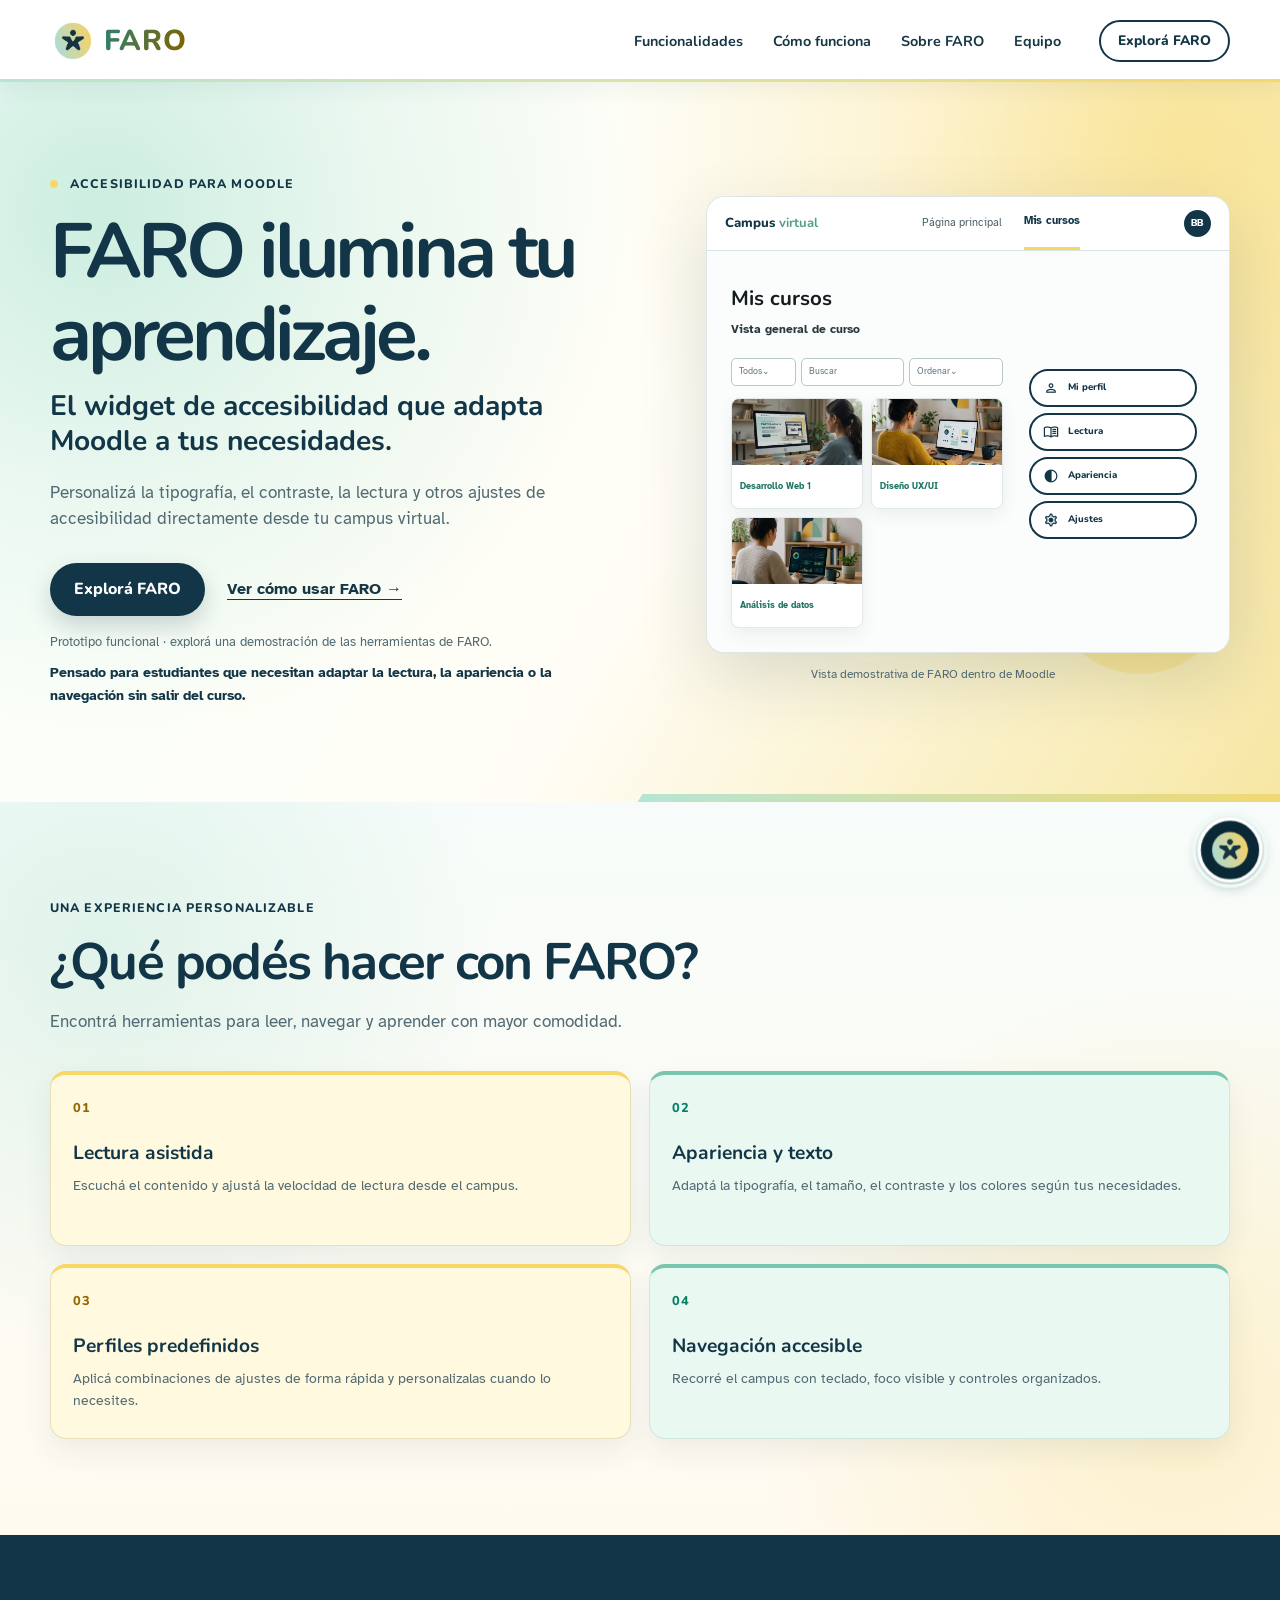
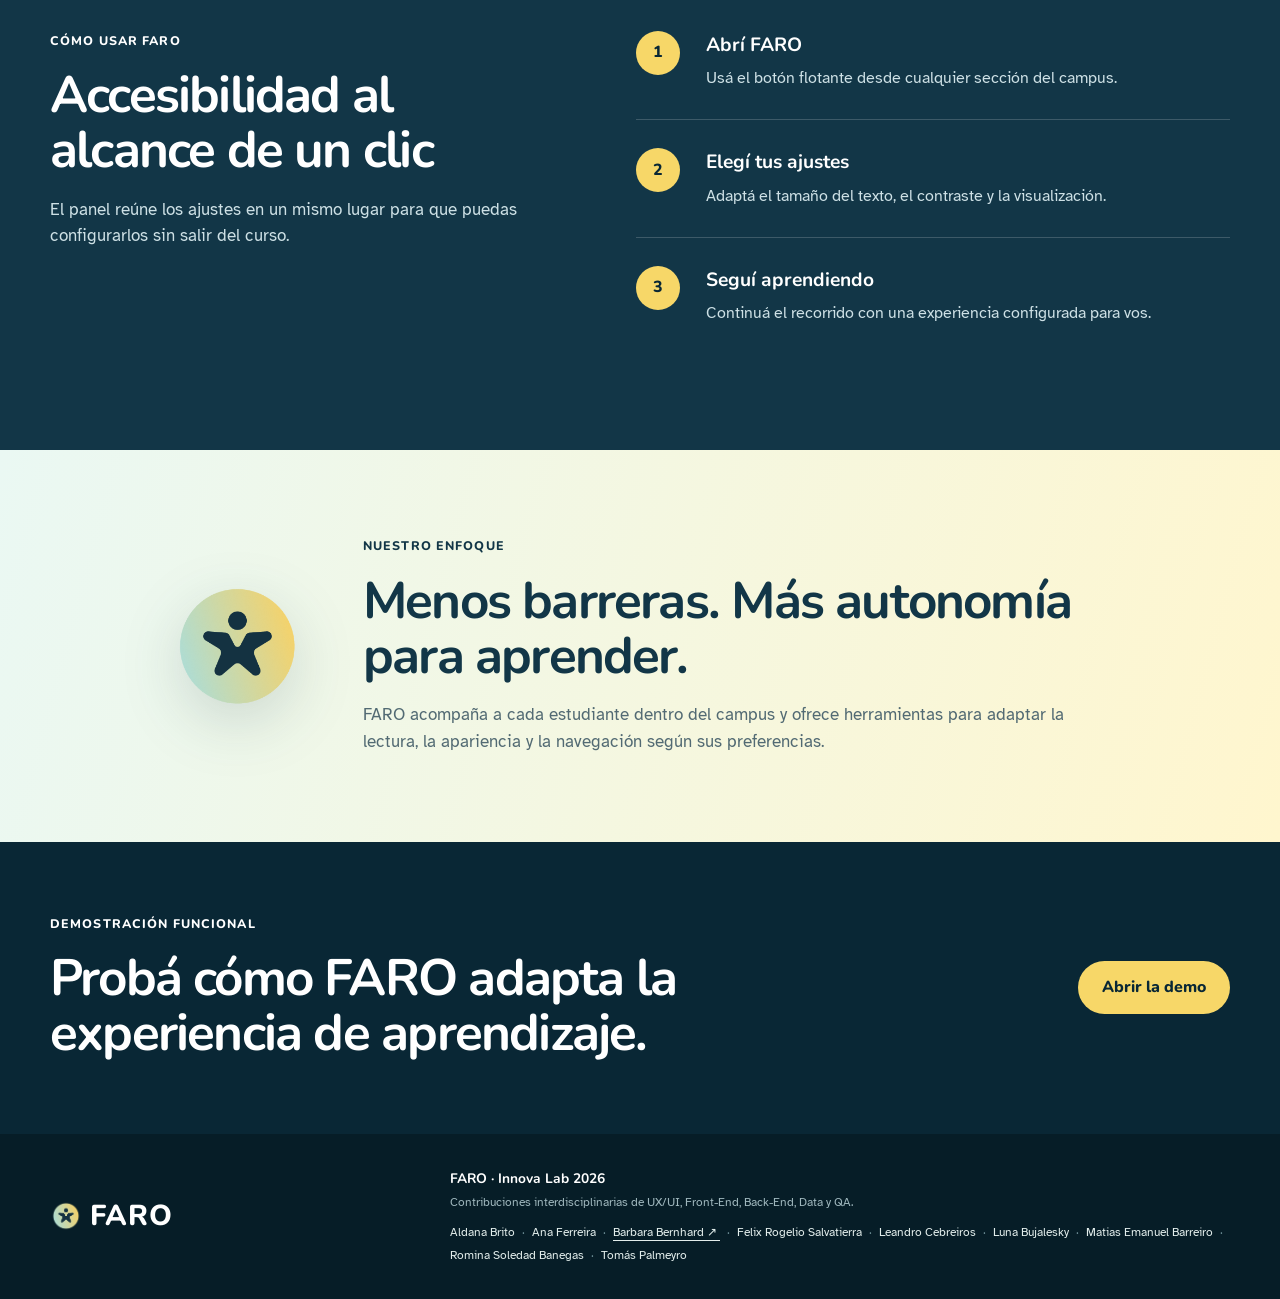
==== commit 358957ef: "fix: simplifica navegación y mejora accesibilidad de la landing" ====
--- a/index.html
+++ b/index.html
@@ -26,9 +26,9 @@
     <link rel="preconnect" href="https://fonts.gstatic.com" crossorigin>
     <link href="https://fonts.googleapis.com/css2?family=Atkinson+Hyperlegible:wght@400;700&family=Nunito:wght@500;600;700;800&display=swap" rel="stylesheet">
     <link href="https://fonts.googleapis.com/css2?family=Material+Symbols+Outlined:opsz,wght,FILL,GRAD@24,400,0,0" rel="stylesheet">
-    <link rel="stylesheet" href="style2.css">
-    <link rel="stylesheet" href="faro-widget.css">
-    <link rel="stylesheet" href="faro-demo.css">
+    <link rel="stylesheet" href="style2.css?v=20260730-3">
+    <link rel="stylesheet" href="faro-widget.css?v=20260730-3">
+    <link rel="stylesheet" href="faro-demo.css?v=20260730-3">
 </head>
 <body>
     <a class="skip-link" href="#contenido">Saltar al contenido principal</a>
@@ -47,10 +47,10 @@
             </button>
 
             <nav class="main-navigation" id="main-navigation" aria-label="Navegación principal">
-                <a href="#beneficios">Herramientas</a>
-                <a href="#como-funciona">Cómo usar FARO</a>
+                <a href="#beneficios">Funcionalidades</a>
+                <a href="#como-funciona">Cómo funciona</a>
                 <a href="#nosotros">Sobre FARO</a>
-                <a href="#probar-faro">Probar FARO</a>
+                <a href="#equipo">Equipo</a>
             </nav>
 
             <button class="button button--small button--outline js-open-widget" type="button">
@@ -118,11 +118,6 @@
                                 <span class="faro-preview__option"><span class="faro-preview__icon material-symbols-outlined" aria-hidden="true">settings</span>Ajustes</span>
                             </div>
                         </div>
-                        <div class="moodle-preview__trigger-row">
-                            <span class="moodle-preview__trigger-visual" aria-hidden="true">
-                                <img src="imagen/faro-icono.png" alt="">
-                            </span>
-                        </div>
                     </div>
                     <p class="moodle-preview__caption">Vista demostrativa de FARO dentro de Moodle</p>
                     <div class="hero__halo hero__halo--one"></div>
@@ -131,7 +126,7 @@
             </div>
         </section>
 
-        <!-- Herramientas -->
+        <!-- Funcionalidades -->
         <section class="benefits" id="beneficios" aria-labelledby="benefits-title">
             <div class="shell">
                 <div class="section-heading">
@@ -208,7 +203,7 @@
     </main>
 
     <!-- Footer -->
-    <footer class="site-footer">
+    <footer class="site-footer" id="equipo">
         <div class="shell site-footer__inner">
             <a class="faro-wordmark faro-wordmark--footer" href="#inicio">
                 <img src="imagen/faro-icono.png" alt="">
@@ -402,6 +397,6 @@
         </button>
     </div>
 
-    <script src="script.js"></script>
+    <script src="script.js?v=20260730-3"></script>
 </body>
 </html>
--- a/style2.css
+++ b/style2.css
@@ -269,16 +269,6 @@
 .faro-preview__icon {
     width: 20px; color: var(--faro-primary); text-align: center; font-size: 1rem;
 }
-.moodle-preview__trigger-row {
-    position: absolute; z-index: 4; right: 12px; bottom: -30px;
-    display: flex; align-items: center; pointer-events: none;
-}
-.moodle-preview__trigger-visual {
-    width: 60px; height: 60px; display: grid; flex: 0 0 60px; place-items: center;
-    border: 4px solid var(--white); border-radius: 50%; background: var(--navy);
-    box-shadow: 0 10px 24px rgba(18,54,71,.28);
-}
-.moodle-preview__trigger-visual img { width: 43px; height: 43px; }
 .moodle-preview__caption {
     position: relative; z-index: 3; width: min(100%, 580px); margin: 13px 0 0;
     padding-right: 70px; color: var(--muted); font-size: .72rem; text-align: center;
@@ -350,6 +340,12 @@
     margin: 0 7px; color: #6f9199; content: "·";
 }
 .faro-wordmark--footer { color: var(--white); }
+.faro-wordmark--footer span {
+    color: var(--white);
+    background: none;
+    -webkit-background-clip: initial;
+    background-clip: initial;
+}
 .faro-wordmark--footer img { width: 32px; height: 32px; }
 
 /* 10. Botón flotante */
@@ -490,9 +486,6 @@
     .faro-preview { margin-top: 56px; padding: 8px; border-radius: 10px; }
     .faro-preview__option { gap: 3px; margin: 4px 0; padding: 5px 4px; font-size: .49rem; }
     .faro-preview__icon { width: 14px; font-size: .75rem; }
-    .moodle-preview__trigger-row { right: 8px; bottom: -25px; }
-    .moodle-preview__trigger-visual { width: 50px; height: 50px; flex-basis: 50px; }
-    .moodle-preview__trigger-visual img { width: 35px; height: 35px; }
     .benefits, .how-it-works { padding: 72px 0; }
     .benefit-grid { grid-template-columns: 1fr; }
     .benefit-card { min-height: 0; }
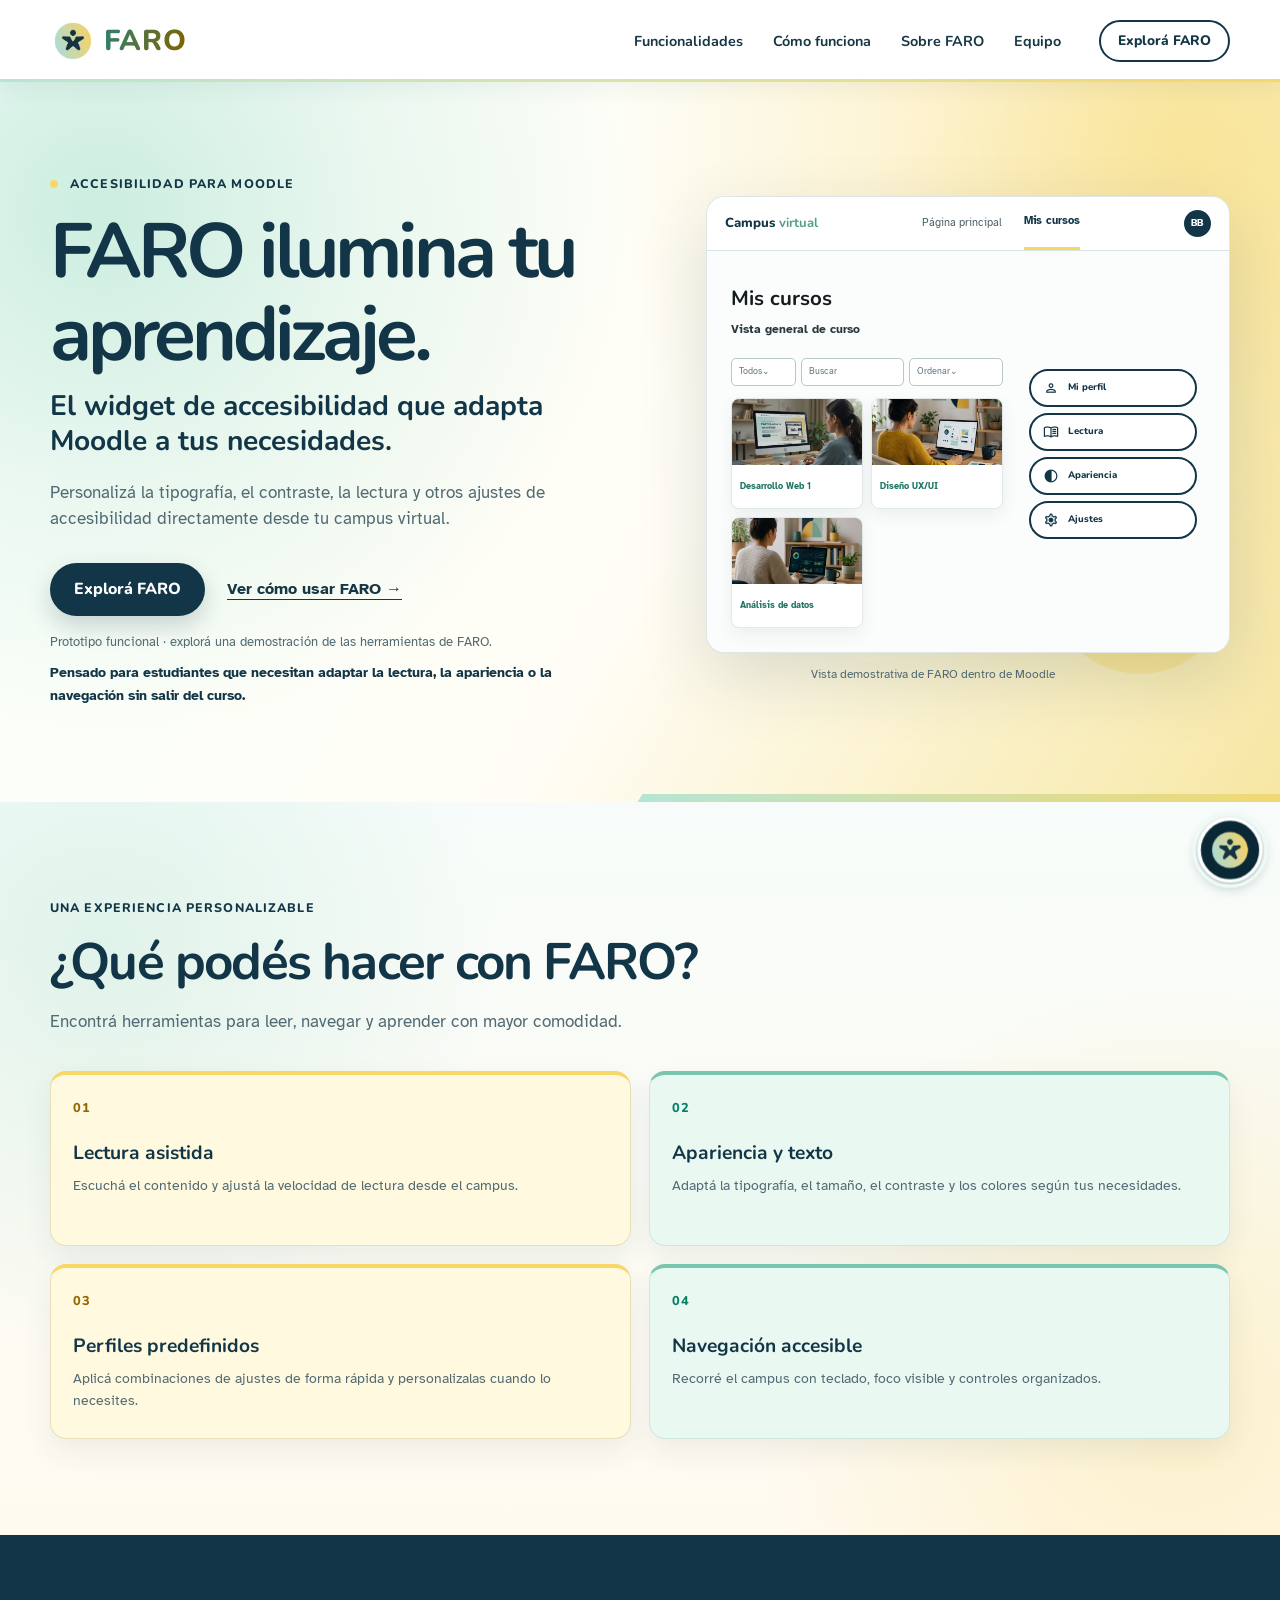
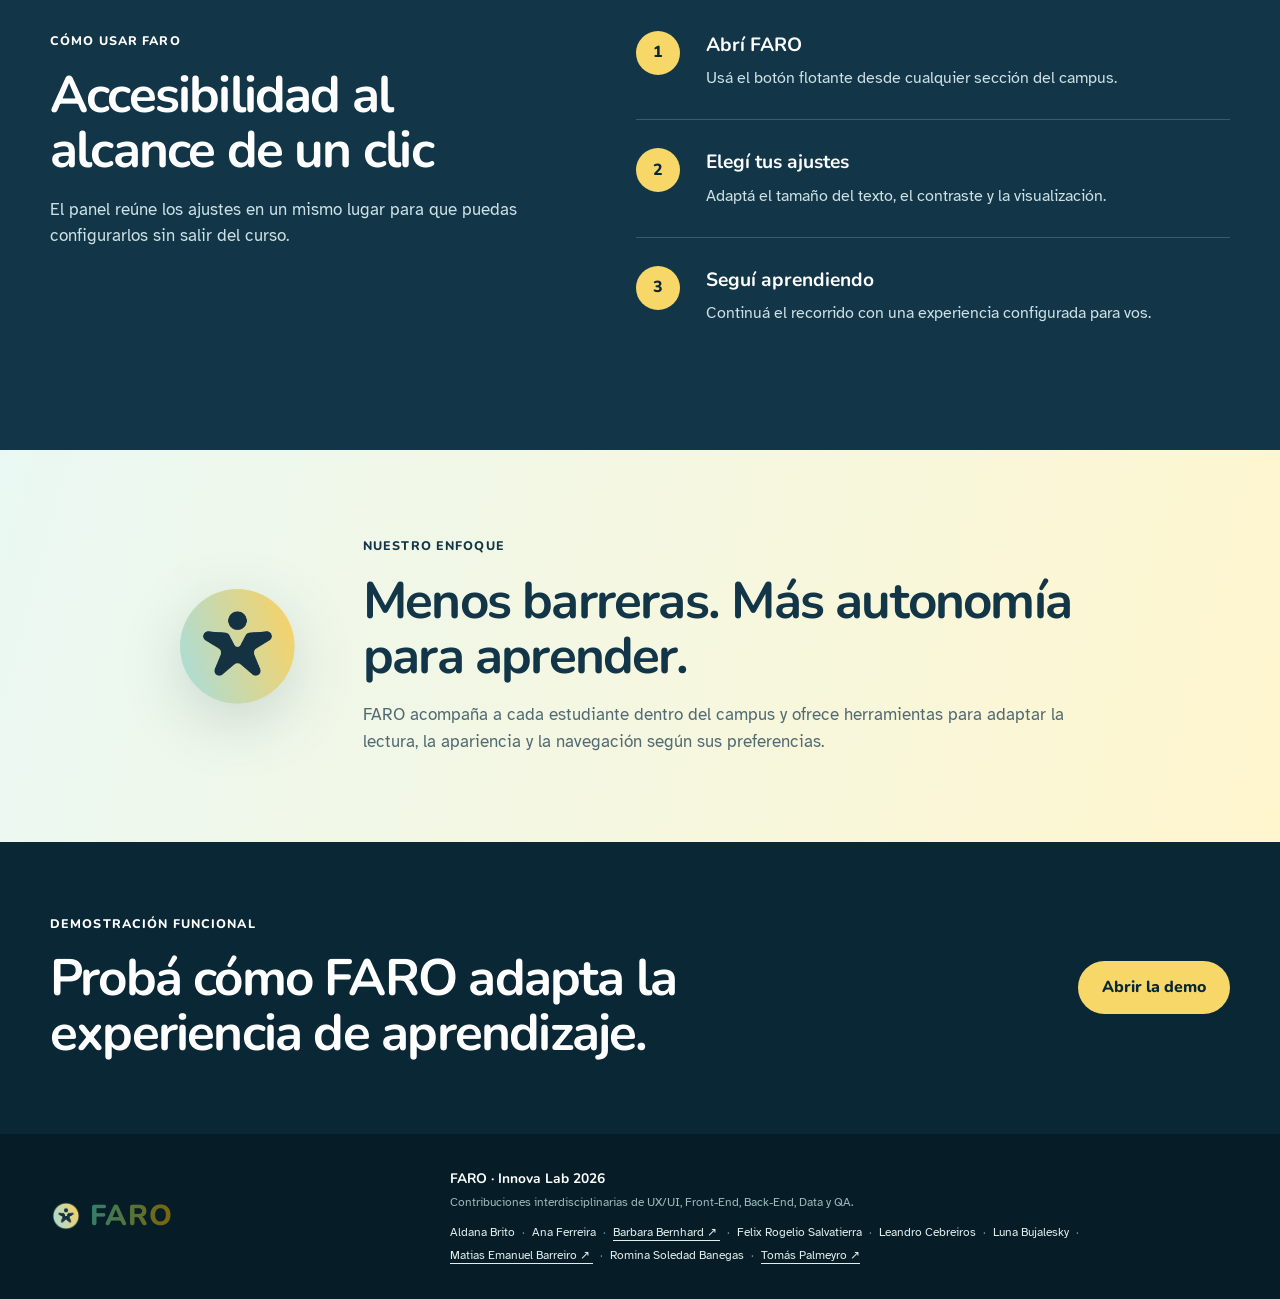
==== commit 41181d12: "fix: agrega ajustes finales de la landing" ====
--- a/index.html
+++ b/index.html
@@ -228,9 +228,27 @@
                     <li>Felix Rogelio Salvatierra</li>
                     <li>Leandro Cebreiros</li>
                     <li>Luna Bujalesky</li>
-                    <li>Matias Emanuel Barreiro</li>
+                    <li>
+                        <a
+                            href="https://www.linkedin.com/in/ematiasbar"
+                            target="_blank"
+                            rel="noopener noreferrer"
+                            aria-label="LinkedIn de Matias Emanuel Barreiro, abre en una pestaña nueva"
+                        >
+                            Matias Emanuel Barreiro <span aria-hidden="true">↗</span>
+                        </a>
+                    </li>
                     <li>Romina Soledad Banegas</li>
-                    <li>Tomás Palmeyro</li>
+                    <li>
+                        <a
+                            href="https://www.linkedin.com/in/tom%C3%A1s-p-384817145"
+                            target="_blank"
+                            rel="noopener noreferrer"
+                            aria-label="LinkedIn de Tomás Palmeyro, abre en una pestaña nueva"
+                        >
+                            Tomás Palmeyro <span aria-hidden="true">↗</span>
+                        </a>
+                    </li>
                 </ul>
             </div>
         </div>
@@ -355,7 +373,7 @@
             <div class="sub-sub-header"><span class="material-symbols-outlined" aria-hidden="true">display_settings</span><h2>Ajustes visuales</h2></div>
             <div class="sub-setting-row"><div class="sub-item-text"><h3>Brillo</h3><p><output id="brightness-output">Estándar</output></p></div><input type="range" id="brightness-control" min="50" max="150" step="10" value="100"></div>
             <div class="sub-setting-row"><div class="sub-item-text"><h3>Contraste</h3><p><output id="contrast-output">Estándar</output></p></div><input type="range" id="contrast-control" min="50" max="150" step="10" value="100"></div>
-            <div class="sub-setting-row"><div class="sub-item-text"><h3>Saturación</h3><p><output id="saturation-output">Estándar</output></p></div><input type="range" id="saturation-control" min="0" max="150" step="10" value="100"></div>
+            <div class="sub-setting-row"><div class="sub-item-text"><h3>Saturación</h3><p><output id="saturation-output">Estándar</output></p></div><input type="range" id="saturation-control" min="0" max="200" step="10" value="100"></div>
             <div class="sub-setting-row sub-toggle-item"><div class="sub-item-text"><h3 id="label-high-contrast">Contraste inteligente</h3><p>Refuerza colores y bordes</p></div><label class="sub-switch"><input type="checkbox" data-toggle="highContrast" aria-labelledby="label-high-contrast"><span class="sub-slider sub-round"></span></label></div>
             <div class="sub-setting-row sub-toggle-item"><div class="sub-item-text"><h3 id="label-grayscale">Escala de grises</h3><p>Reduce la información de color</p></div><label class="sub-switch"><input type="checkbox" data-toggle="grayscale" aria-labelledby="label-grayscale"><span class="sub-slider sub-round"></span></label></div>
             <div class="sub-setting-row sub-toggle-item"><div class="sub-item-text"><h3 id="label-dark-mode">Modo oscuro</h3><p>Reduce el brillo general</p></div><label class="sub-switch"><input type="checkbox" data-toggle="darkMode" aria-labelledby="label-dark-mode"><span class="sub-slider sub-round"></span></label></div>
--- a/style2.css
+++ b/style2.css
@@ -338,13 +338,6 @@
 }
 .site-footer__credits li:not(:last-child)::after {
     margin: 0 7px; color: #6f9199; content: "·";
-}
-.faro-wordmark--footer { color: var(--white); }
-.faro-wordmark--footer span {
-    color: var(--white);
-    background: none;
-    -webkit-background-clip: initial;
-    background-clip: initial;
 }
 .faro-wordmark--footer img { width: 32px; height: 32px; }
 
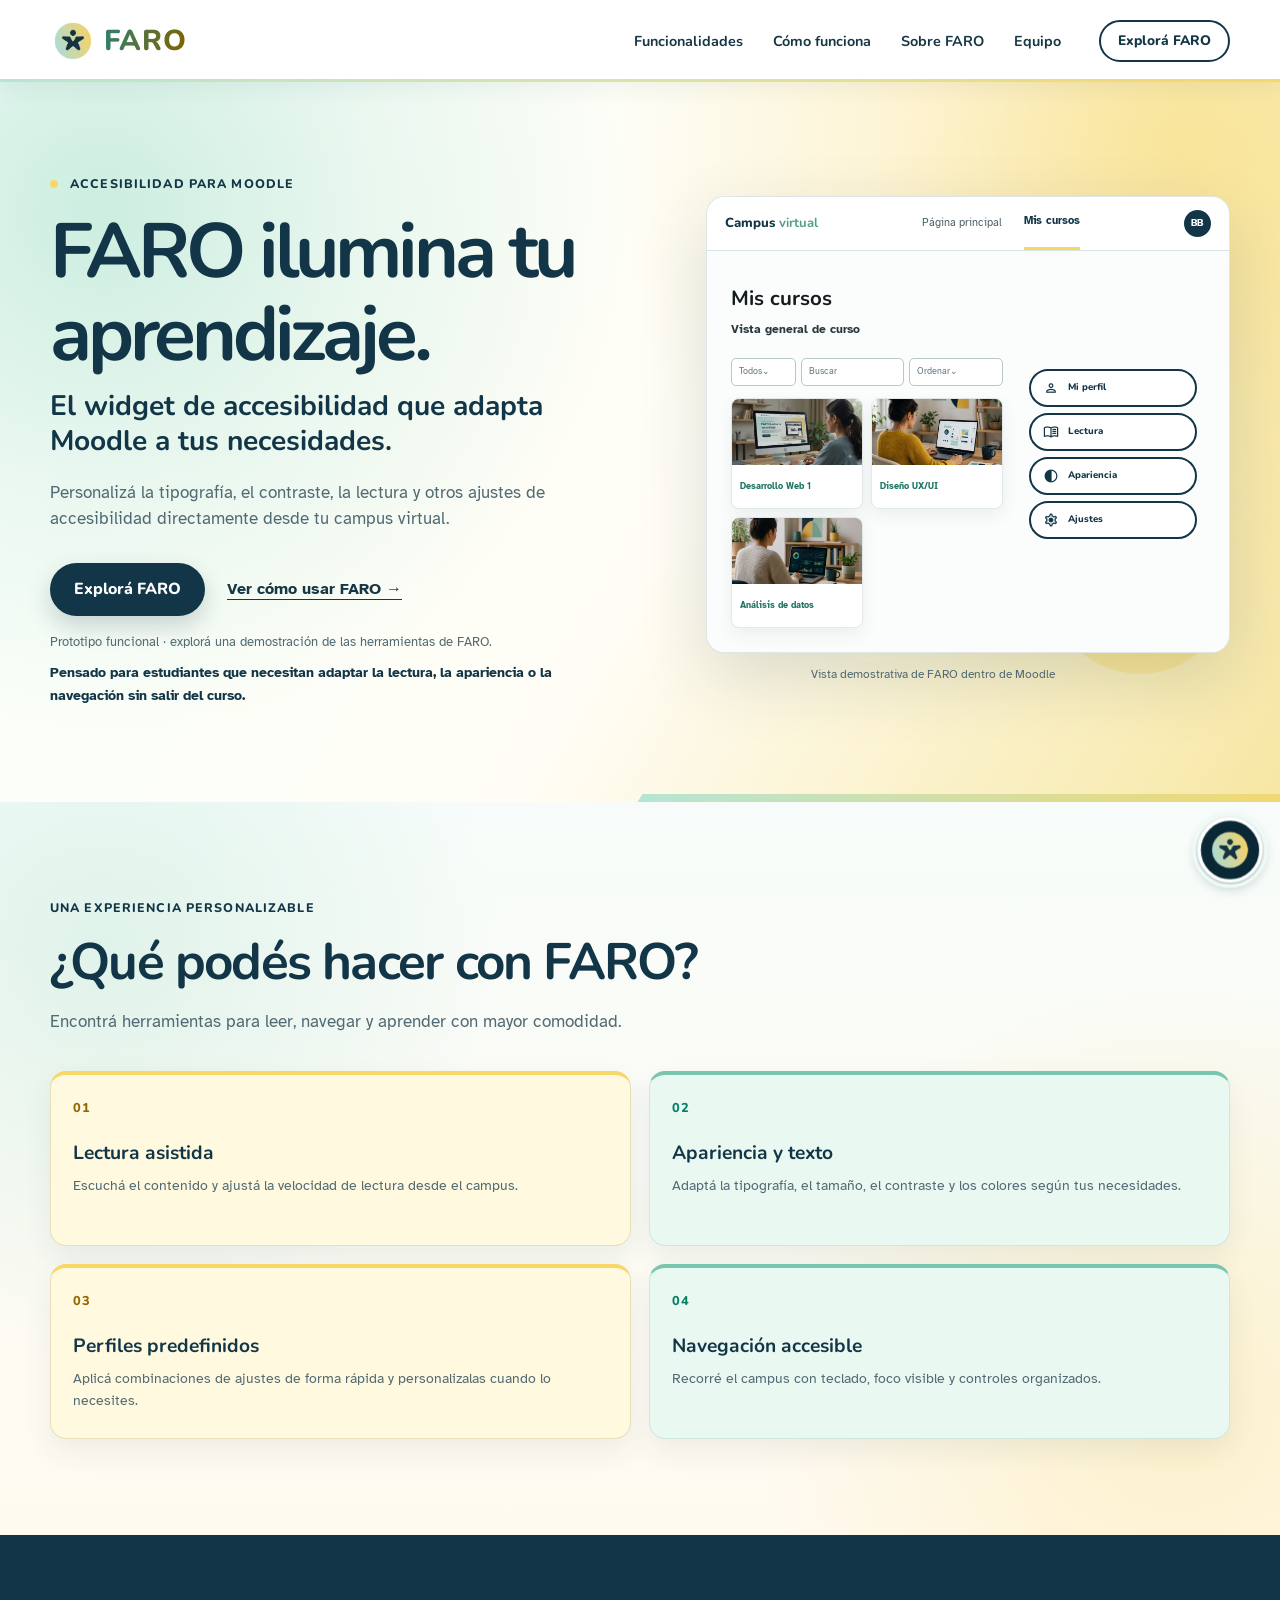
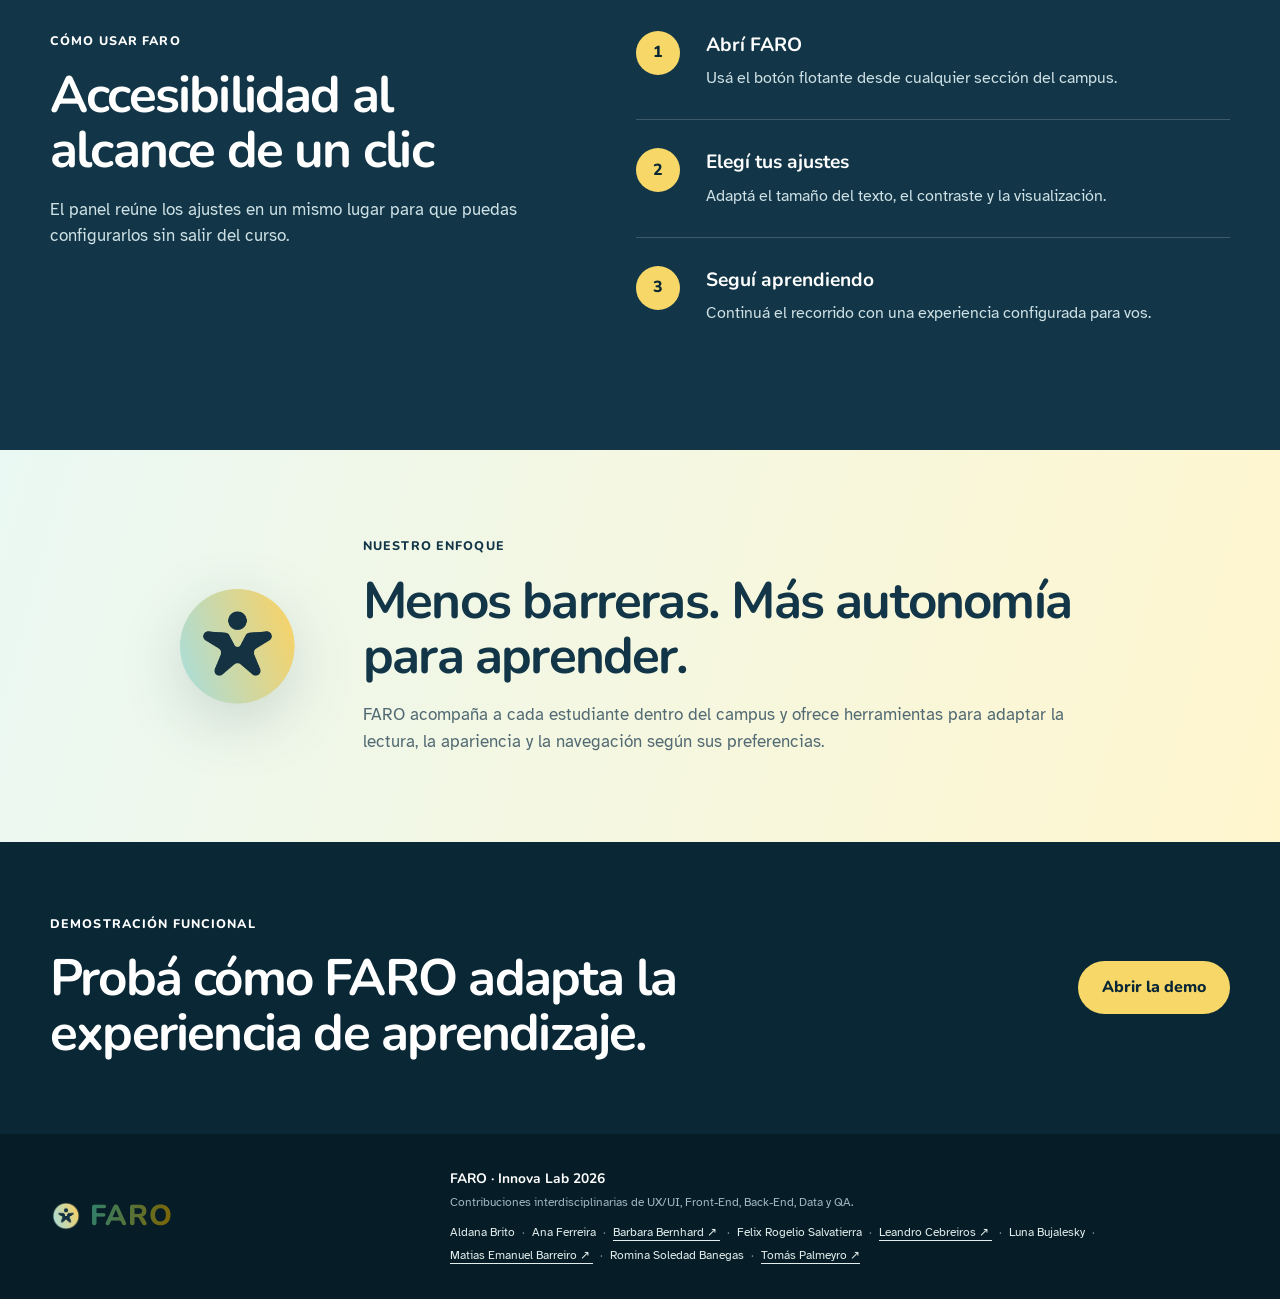
==== commit 24ea7dd8: "Agregar LinkedIn de Leandro Cebreiros" ====
--- a/index.html
+++ b/index.html
@@ -226,7 +226,16 @@
                         </a>
                     </li>
                     <li>Felix Rogelio Salvatierra</li>
-                    <li>Leandro Cebreiros</li>
+                    <li>
+                        <a
+                            href="https://www.linkedin.com/in/lcebreiros/"
+                            target="_blank"
+                            rel="noopener noreferrer"
+                            aria-label="LinkedIn de Leandro Cebreiros, abre en una pestaña nueva"
+                        >
+                            Leandro Cebreiros <span aria-hidden="true">↗</span>
+                        </a>
+                    </li>
                     <li>Luna Bujalesky</li>
                     <li>
                         <a
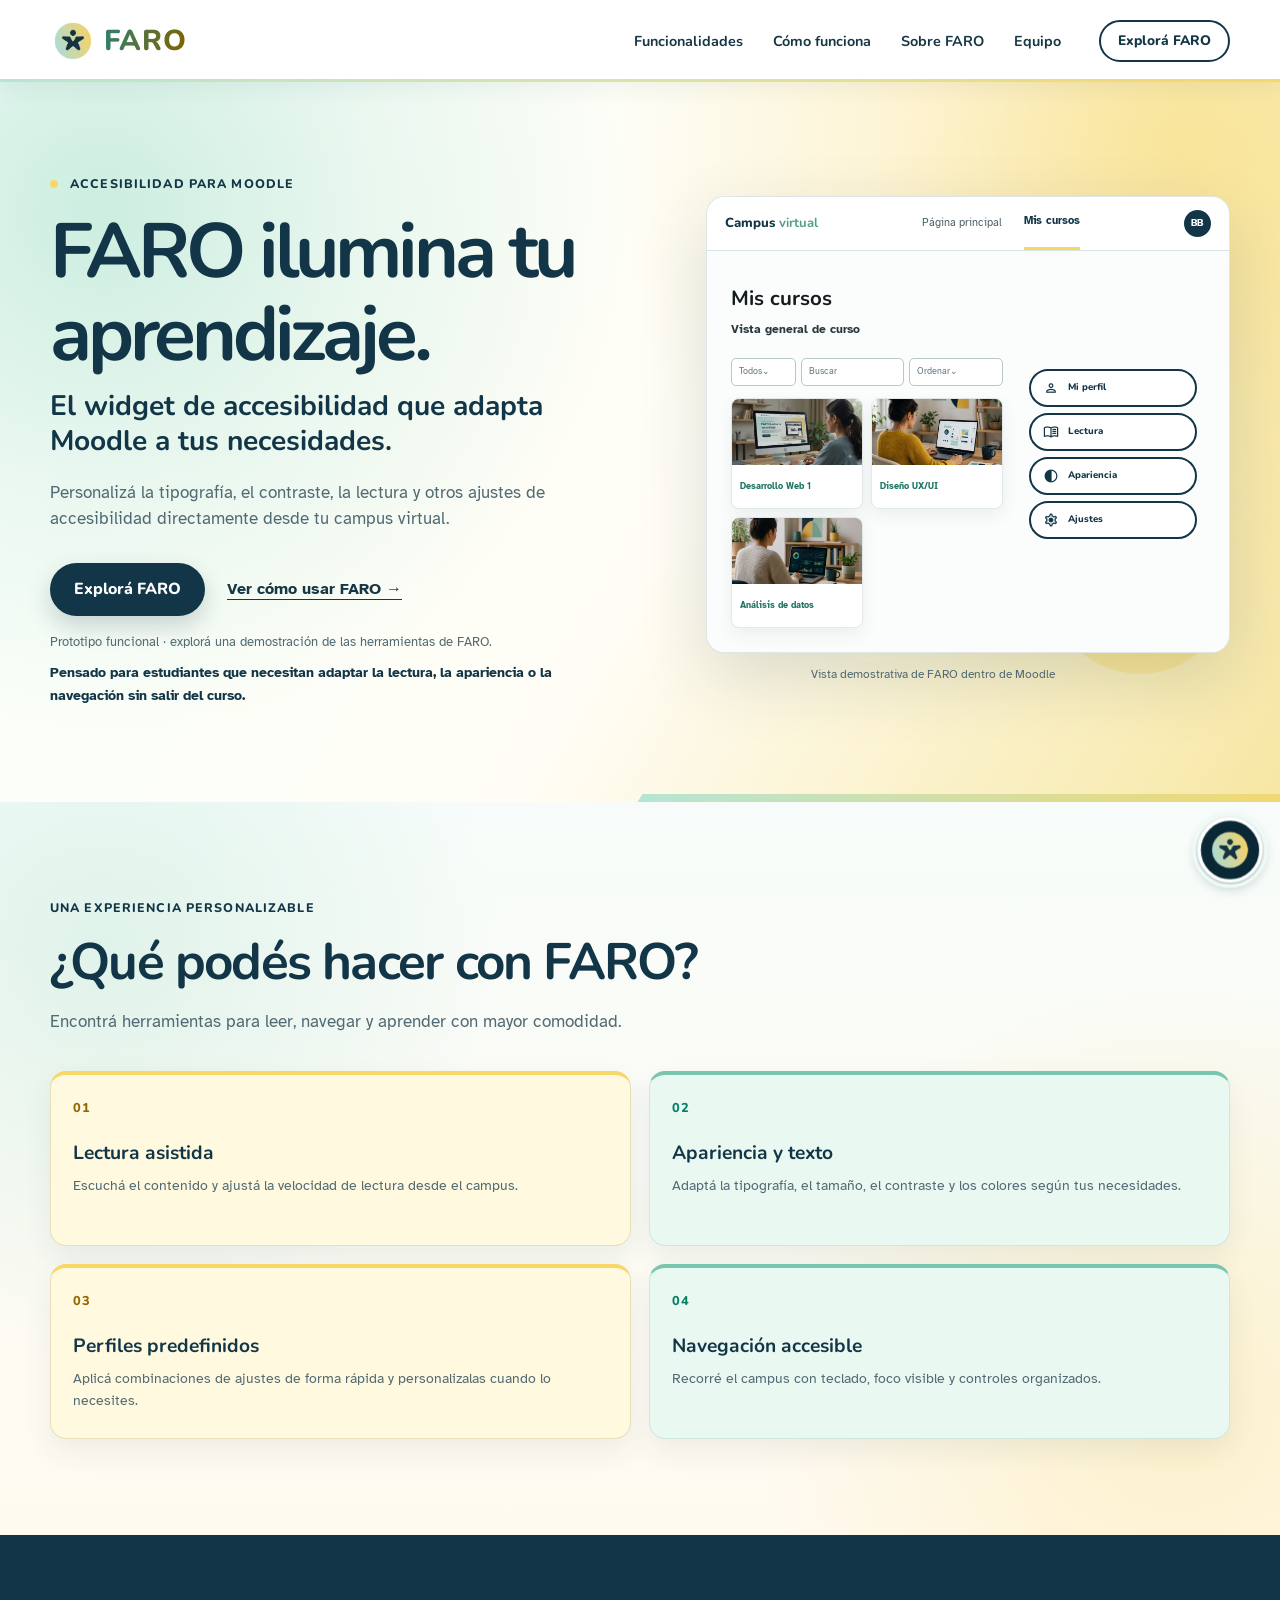
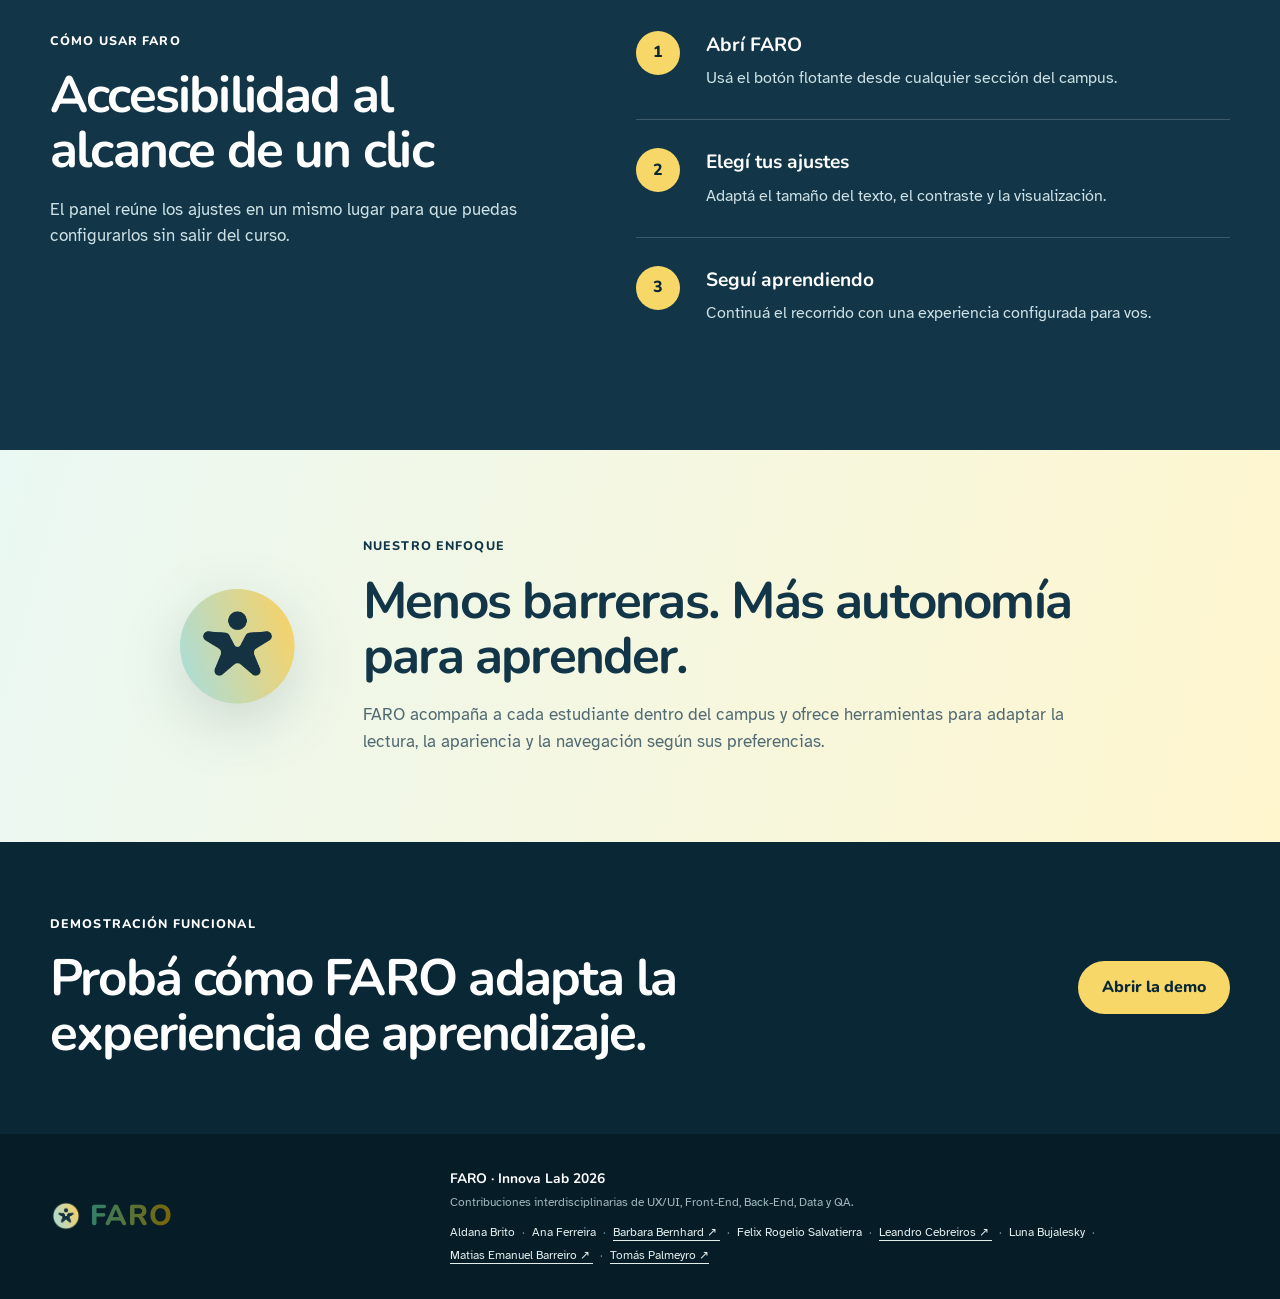
==== commit 06b21bc3: "Actualizar links de integrantes en footer" ====
--- a/index.html
+++ b/index.html
@@ -247,7 +247,6 @@
                             Matias Emanuel Barreiro <span aria-hidden="true">↗</span>
                         </a>
                     </li>
-                    <li>Romina Soledad Banegas</li>
                     <li>
                         <a
                             href="https://www.linkedin.com/in/tom%C3%A1s-p-384817145"
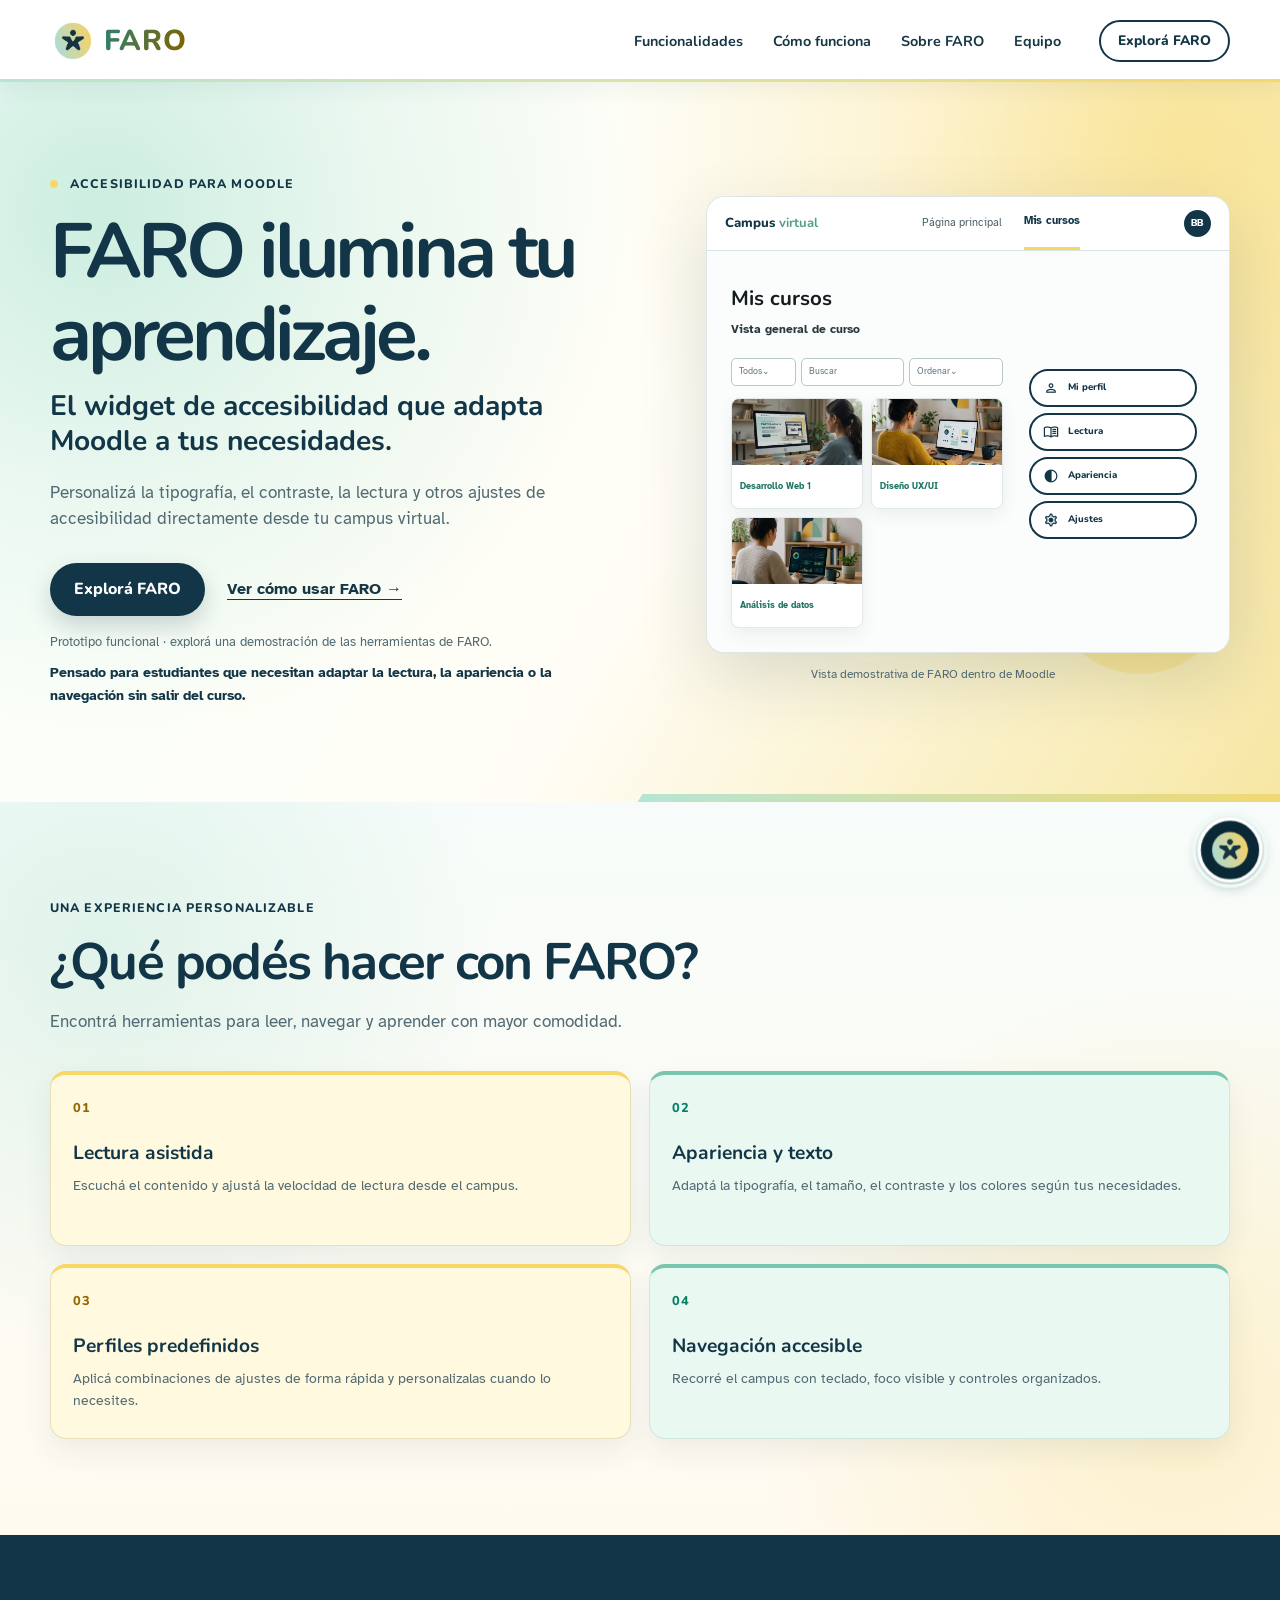
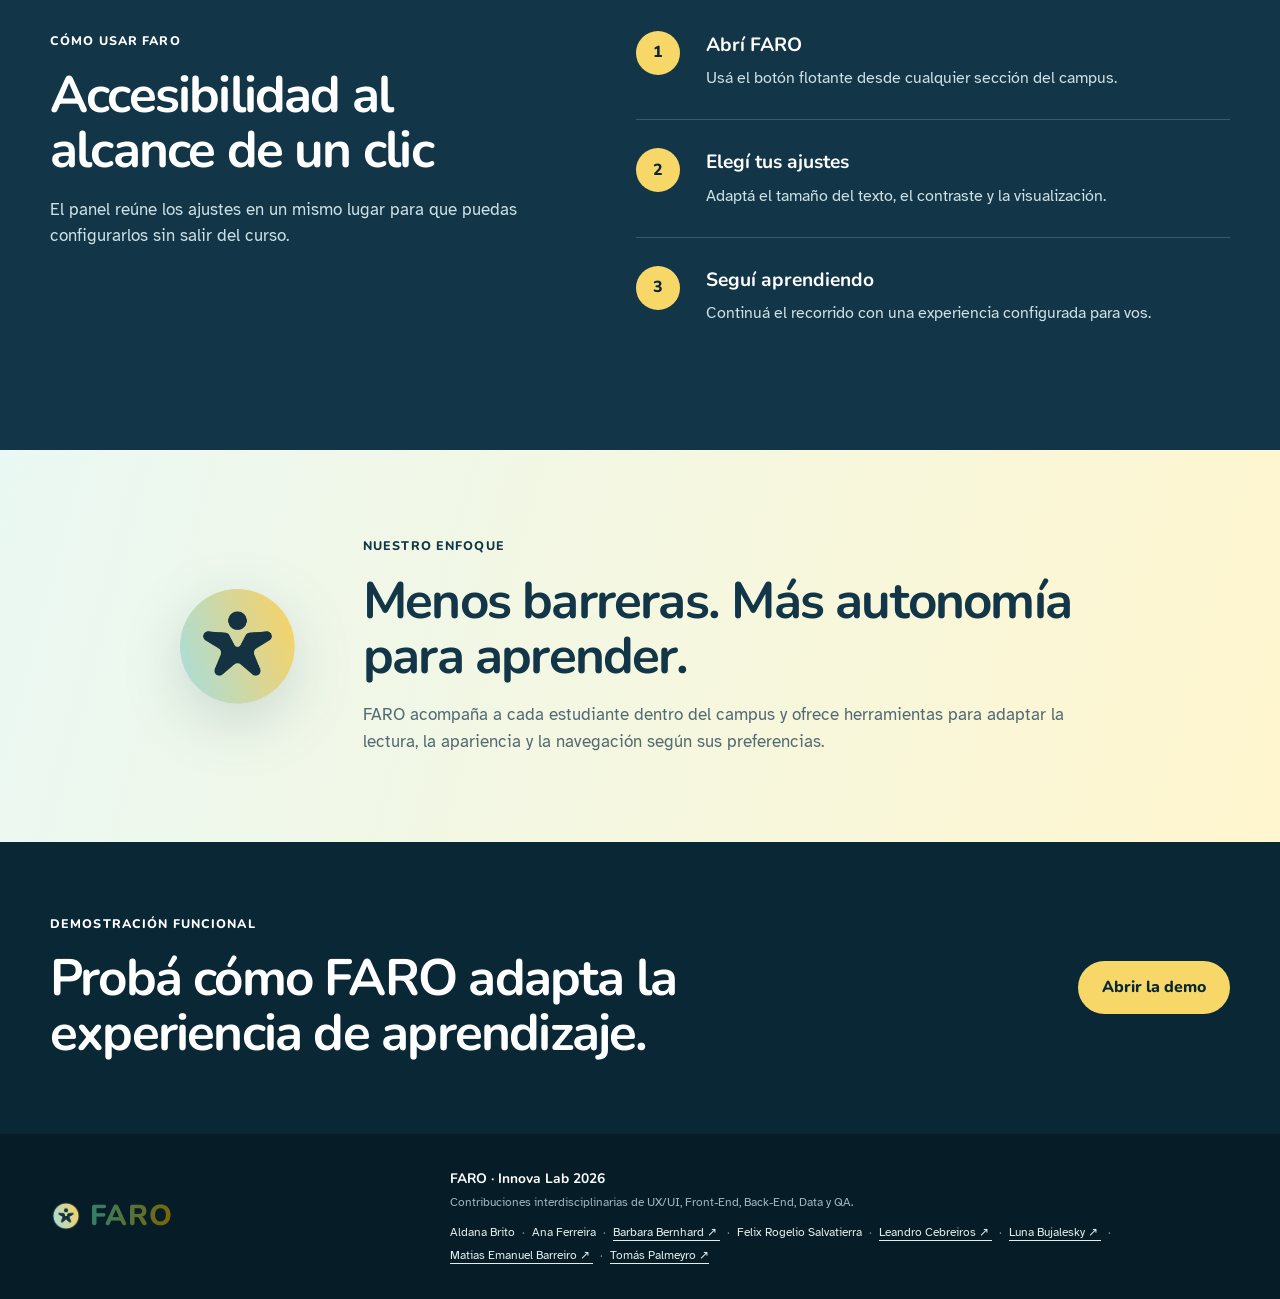
==== commit 8e5e49a6: "Add Luna Bujalesky LinkedIn link to footer" ====
--- a/index.html
+++ b/index.html
@@ -4,7 +4,6 @@
     <meta charset="UTF-8">
     <meta name="viewport" content="width=device-width, initial-scale=1.0">
     <meta name="description" content="FARO es un widget de accesibilidad para personalizar la experiencia de aprendizaje en Moodle.">
-    <meta name="theme-color" content="#123647">
     <title>FARO | Accesibilidad para Moodle</title>
     <link rel="canonical" href="https://home-faroinnovalab.netlify.app/">
     <link rel="icon" type="image/png" href="imagen/faro-icono.png">
@@ -236,7 +235,16 @@
                             Leandro Cebreiros <span aria-hidden="true">↗</span>
                         </a>
                     </li>
-                    <li>Luna Bujalesky</li>
+                    <li>
+                        <a
+                            href="https://www.linkedin.com/in/luna-bujalesky-b60561267/"
+                            target="_blank"
+                            rel="noopener noreferrer"
+                            aria-label="LinkedIn de Luna Bujalesky, abre en una pestaña nueva"
+                        >
+                            Luna Bujalesky <span aria-hidden="true">↗</span>
+                        </a>
+                    </li>
                     <li>
                         <a
                             href="https://www.linkedin.com/in/ematiasbar"
